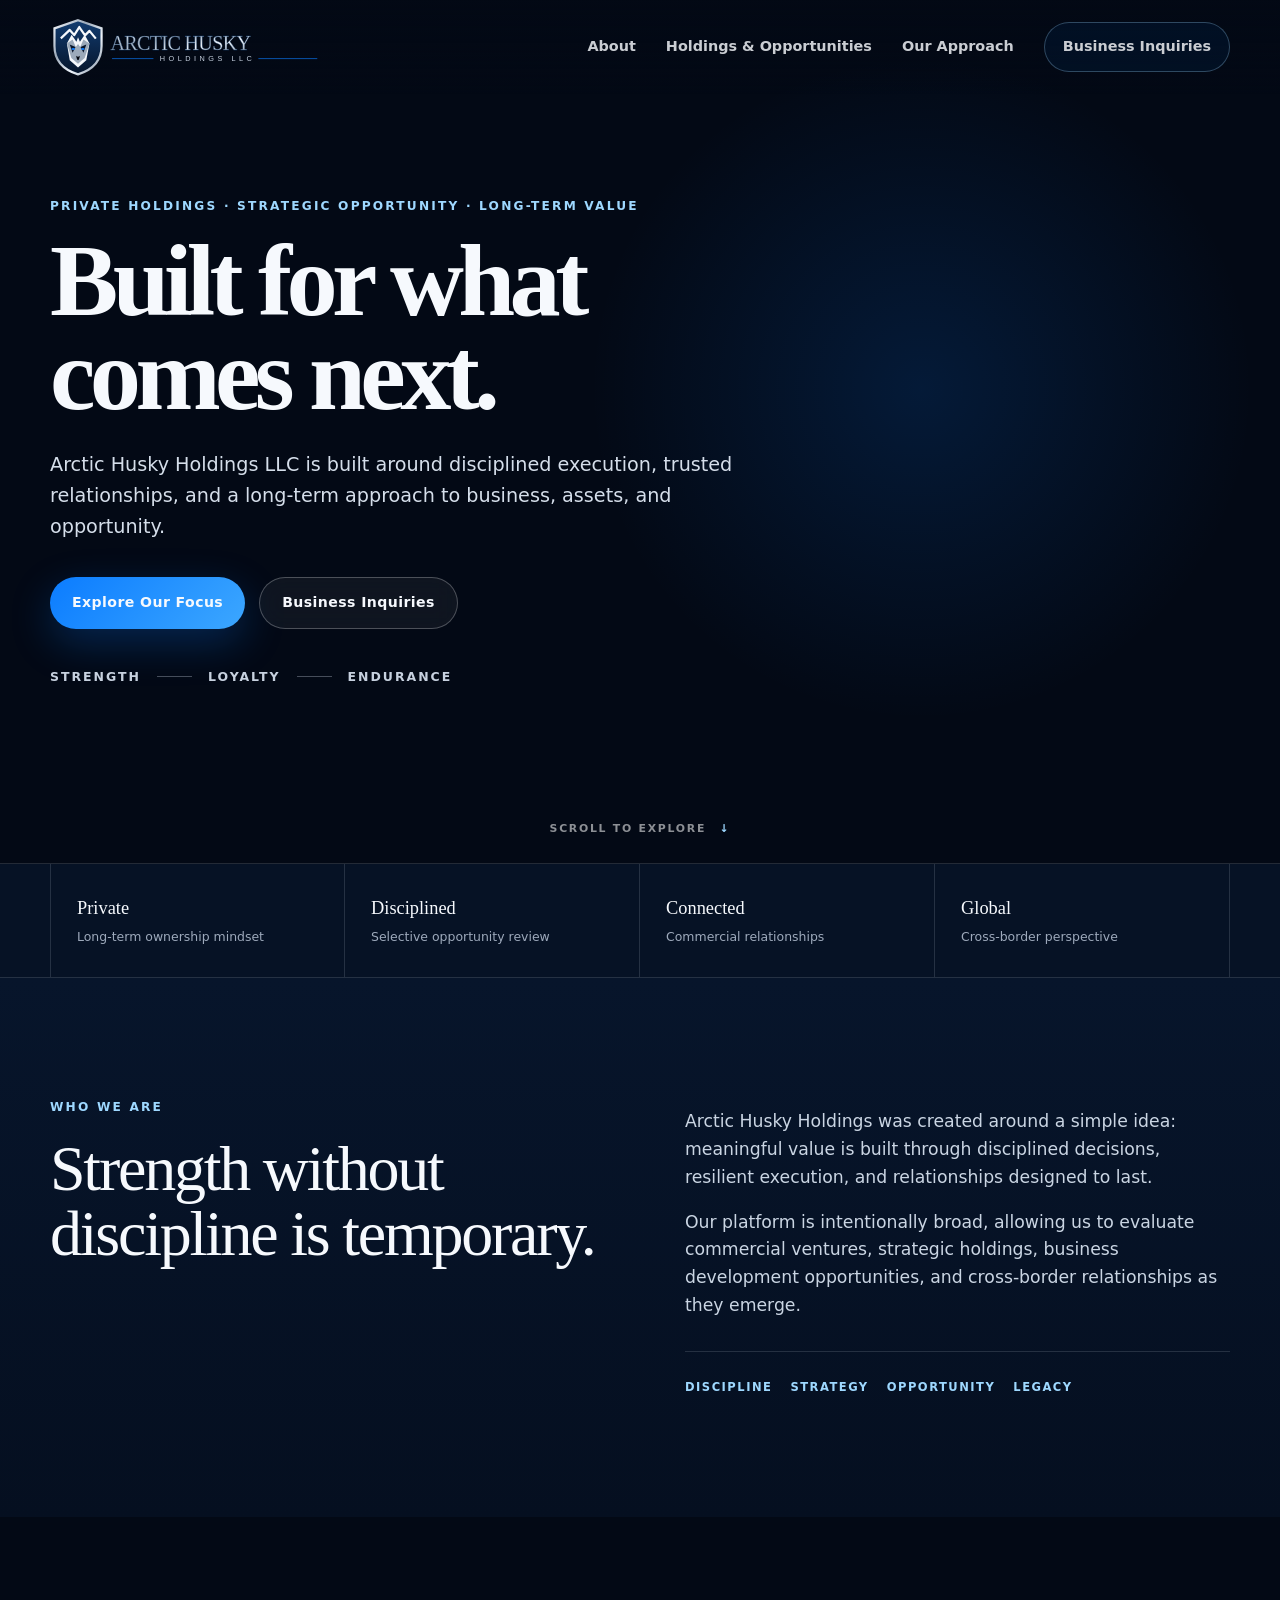
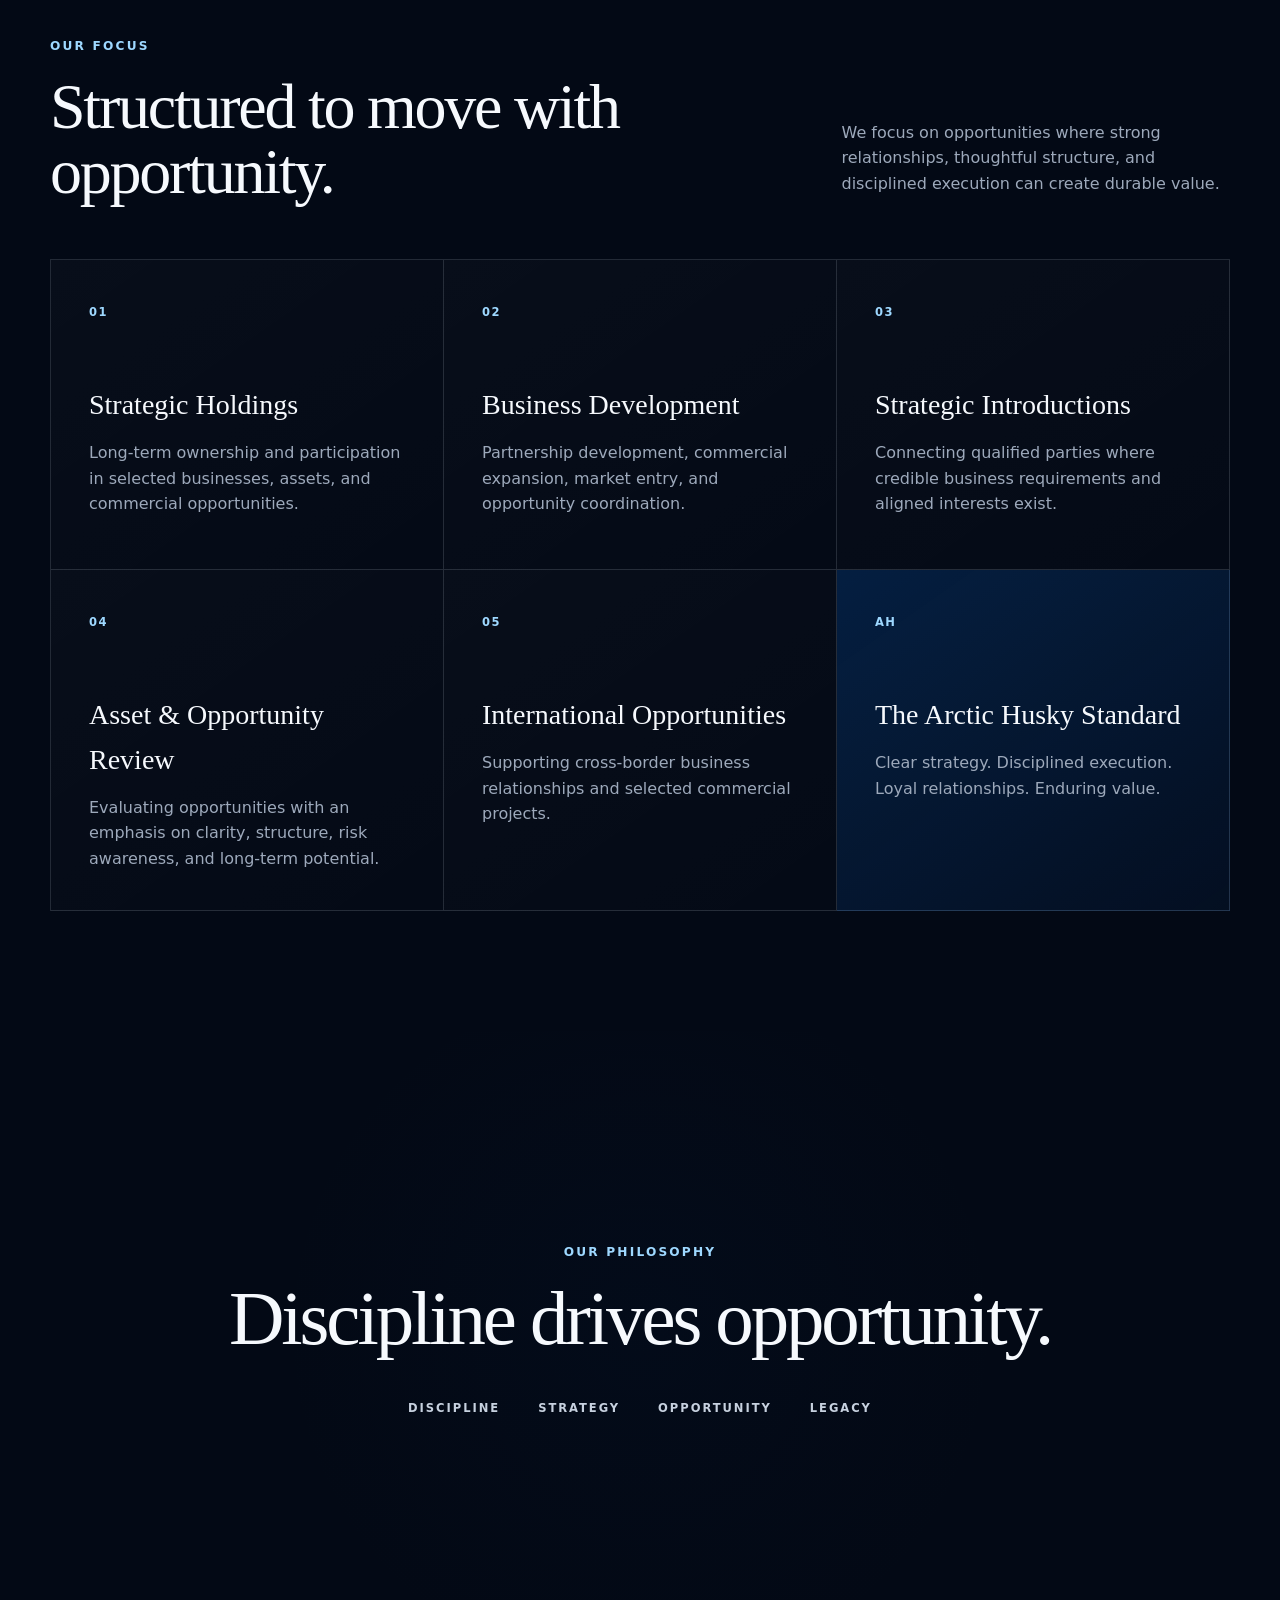
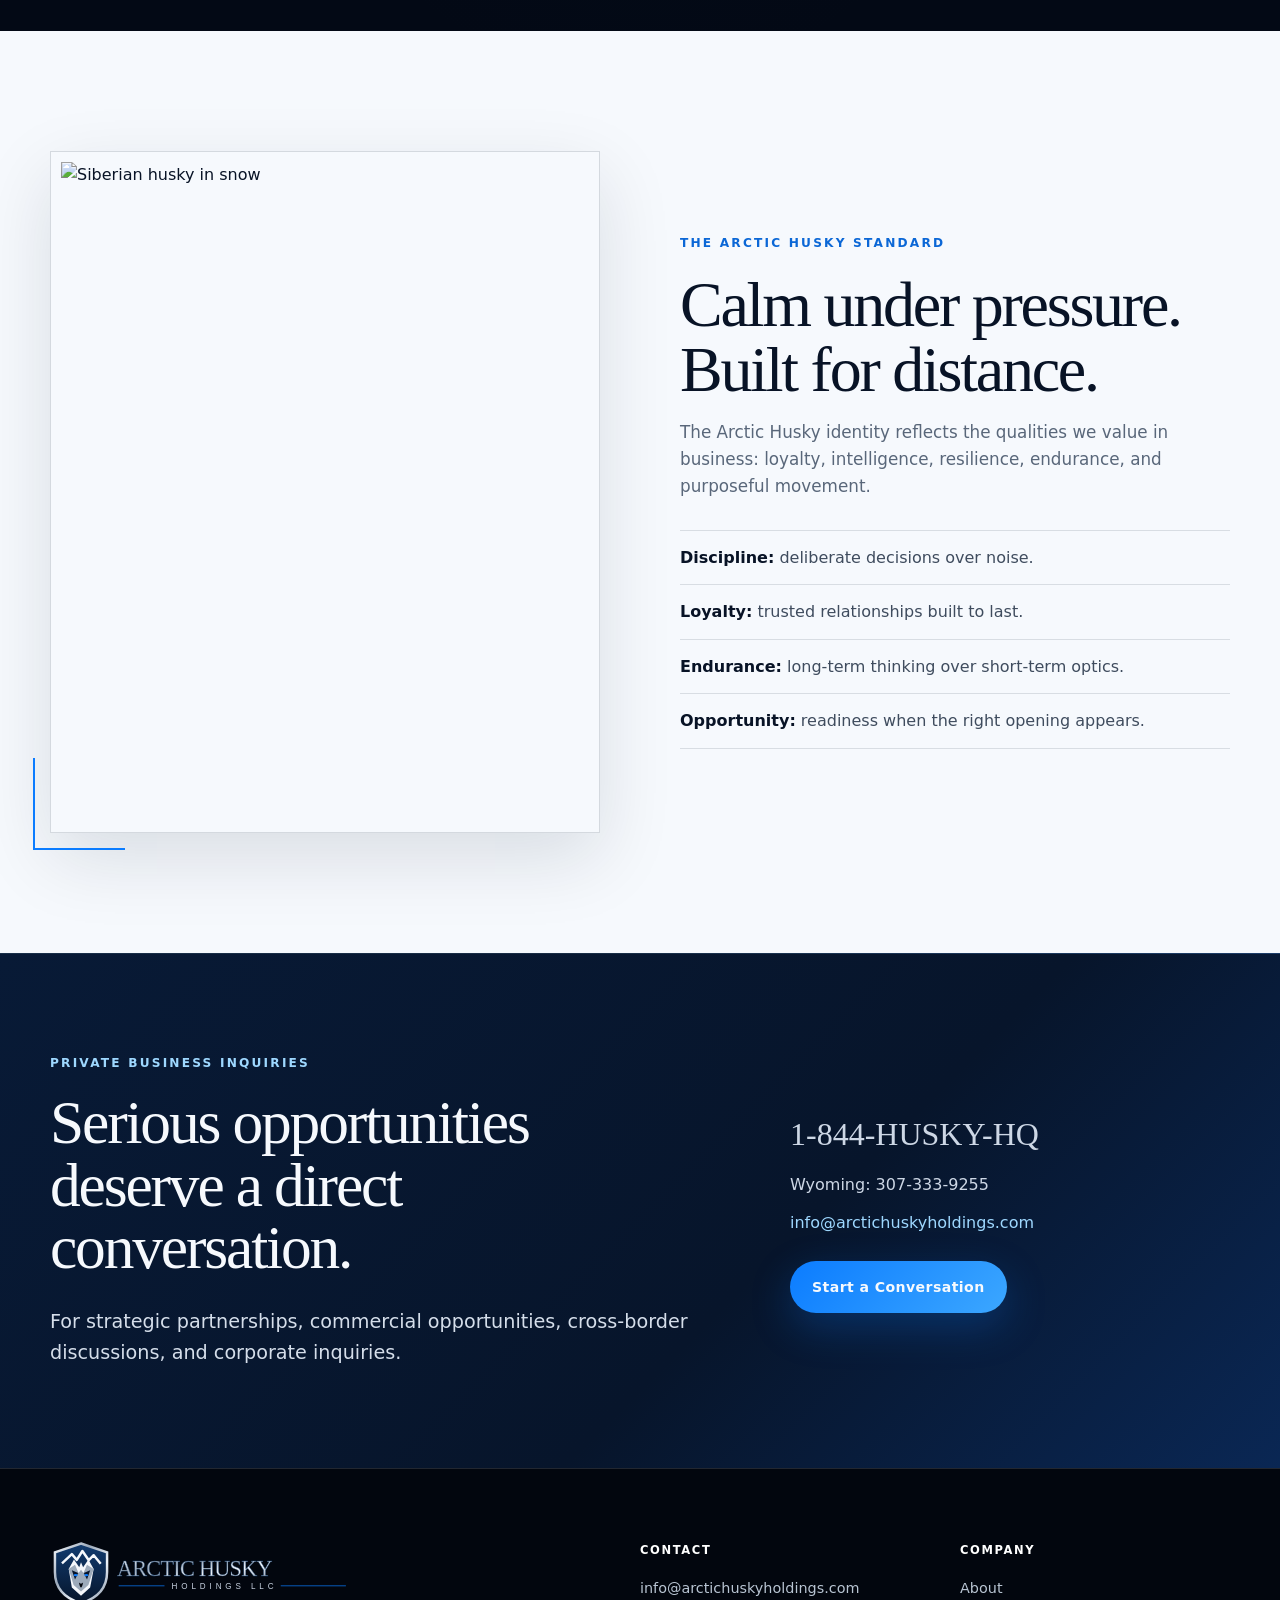
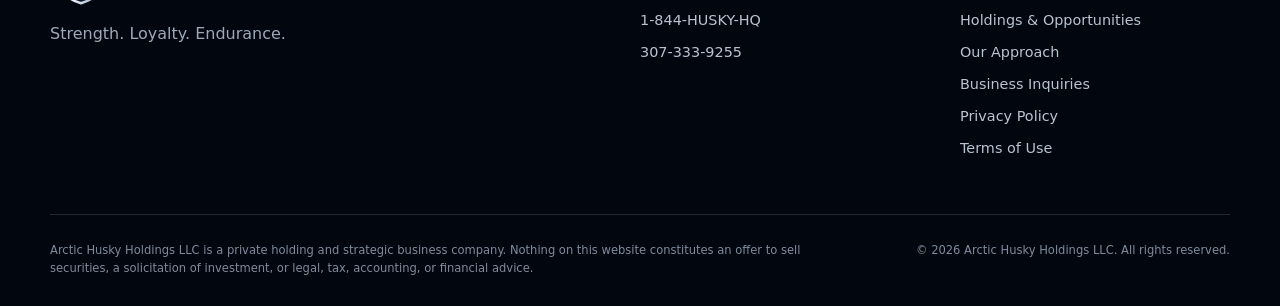
==== index.html @ 26f5829f "Add privacy and terms links to footer" ====
<!doctype html>
<html lang="en">
<head>
  <meta charset="utf-8">
  <meta name="viewport" content="width=device-width,initial-scale=1">
  <title>Arctic Husky Holdings LLC | Strength. Loyalty. Endurance.</title>
  <meta name="description" content="Arctic Husky Holdings LLC is a private holding and strategic business company focused on disciplined execution, trusted relationships, and long-term value.">
  <meta name="theme-color" content="#07152B">
  <link rel="icon" href="assets/logo.svg" type="image/svg+xml">
  <link rel="stylesheet" href="styles.css">
  <meta property="og:type" content="website">
  <meta property="og:title" content="Arctic Husky Holdings LLC | Strength. Loyalty. Endurance.">
  <meta property="og:description" content="Private holdings. Strategic opportunity. Long-term value.">
</head>
<body>
<header class="site-header" id="top">
  <nav class="nav container">
    <a class="brand" href="#top" aria-label="Arctic Husky Holdings home">
      <img src="assets/logo.svg" alt="Arctic Husky Holdings LLC">
    </a>
    <button class="nav-menu" aria-expanded="false" aria-controls="navLinks" aria-label="Open navigation">☰</button>
    <div class="nav-links" id="navLinks">
      <a href="#about">About</a>
      <a href="#focus">Holdings & Opportunities</a>
      <a href="#approach">Our Approach</a>
      <a href="#contact" class="nav-cta">Business Inquiries</a>
    </div>
  </nav>
</header>

<main>
<section class="hero">
  <div class="hero-media" aria-hidden="true"></div>
  <div class="hero-overlay" aria-hidden="true"></div>
  <div class="container hero-grid">
    <div class="hero-copy reveal">
      <p class="eyebrow">PRIVATE HOLDINGS · STRATEGIC OPPORTUNITY · LONG-TERM VALUE</p>
      <h1>Built for what comes next.</h1>
      <p class="lede">Arctic Husky Holdings LLC is built around disciplined execution, trusted relationships, and a long-term approach to business, assets, and opportunity.</p>
      <div class="hero-actions">
        <a class="btn btn-primary" href="#focus">Explore Our Focus</a>
        <a class="btn btn-secondary" href="#contact">Business Inquiries</a>
      </div>
      <div class="principles"><span>Strength</span><i></i><span>Loyalty</span><i></i><span>Endurance</span></div>
    </div>
  </div>
  <a class="scroll-cue" href="#about">SCROLL TO EXPLORE <span>↓</span></a>
</section>

<section class="trust-strip">
  <div class="container trust-grid">
    <div class="trust-item"><strong>Private</strong><span>Long-term ownership mindset</span></div>
    <div class="trust-item"><strong>Disciplined</strong><span>Selective opportunity review</span></div>
    <div class="trust-item"><strong>Connected</strong><span>Commercial relationships</span></div>
    <div class="trust-item"><strong>Global</strong><span>Cross-border perspective</span></div>
  </div>
</section>

<section class="section section-dark" id="about">
  <div class="container split reveal">
    <div>
      <p class="eyebrow">WHO WE ARE</p>
      <h2>Strength without discipline is temporary.</h2>
    </div>
    <div class="split-copy">
      <p>Arctic Husky Holdings was created around a simple idea: meaningful value is built through disciplined decisions, resilient execution, and relationships designed to last.</p>
      <p>Our platform is intentionally broad, allowing us to evaluate commercial ventures, strategic holdings, business development opportunities, and cross-border relationships as they emerge.</p>
      <div class="signature"><span>Discipline</span><span>Strategy</span><span>Opportunity</span><span>Legacy</span></div>
    </div>
  </div>
</section>

<section class="section section-ink" id="focus">
  <div class="container">
    <div class="section-head reveal">
      <div>
        <p class="eyebrow">OUR FOCUS</p>
        <h2>Structured to move with opportunity.</h2>
      </div>
      <p>We focus on opportunities where strong relationships, thoughtful structure, and disciplined execution can create durable value.</p>
    </div>
    <div class="cards">
      <article class="card reveal"><span class="card-number">01</span><h3>Strategic Holdings</h3><p>Long-term ownership and participation in selected businesses, assets, and commercial opportunities.</p></article>
      <article class="card reveal"><span class="card-number">02</span><h3>Business Development</h3><p>Partnership development, commercial expansion, market entry, and opportunity coordination.</p></article>
      <article class="card reveal"><span class="card-number">03</span><h3>Strategic Introductions</h3><p>Connecting qualified parties where credible business requirements and aligned interests exist.</p></article>
      <article class="card reveal"><span class="card-number">04</span><h3>Asset & Opportunity Review</h3><p>Evaluating opportunities with an emphasis on clarity, structure, risk awareness, and long-term potential.</p></article>
      <article class="card reveal"><span class="card-number">05</span><h3>International Opportunities</h3><p>Supporting cross-border business relationships and selected commercial projects.</p></article>
      <article class="card card-accent reveal"><span class="card-number">AH</span><h3>The Arctic Husky Standard</h3><p>Clear strategy. Disciplined execution. Loyal relationships. Enduring value.</p></article>
    </div>
  </div>
</section>

<section class="cinematic" id="approach">
  <div class="cinematic-shade" aria-hidden="true"></div>
  <div class="container cinematic-inner reveal">
    <p class="eyebrow">OUR PHILOSOPHY</p>
    <blockquote>Discipline drives opportunity.</blockquote>
    <div class="pillar-row"><span>Discipline</span><span>Strategy</span><span>Opportunity</span><span>Legacy</span></div>
  </div>
</section>

<section class="section section-light">
  <div class="container approach-grid reveal">
    <div class="photo-frame">
      <img src="https://images.unsplash.com/photo-1595781590027-7cc3affcff76?auto=format&fit=crop&w=1600&q=85" alt="Siberian husky in snow">
    </div>
    <div class="approach-copy">
      <p class="eyebrow">THE ARCTIC HUSKY STANDARD</p>
      <h2>Calm under pressure. Built for distance.</h2>
      <p class="muted">The Arctic Husky identity reflects the qualities we value in business: loyalty, intelligence, resilience, endurance, and purposeful movement.</p>
      <ul class="values">
        <li><strong>Discipline:</strong> deliberate decisions over noise.</li>
        <li><strong>Loyalty:</strong> trusted relationships built to last.</li>
        <li><strong>Endurance:</strong> long-term thinking over short-term optics.</li>
        <li><strong>Opportunity:</strong> readiness when the right opening appears.</li>
      </ul>
    </div>
  </div>
</section>

<section class="cta-band" id="contact">
  <div class="container cta-grid reveal">
    <div>
      <p class="eyebrow">PRIVATE BUSINESS INQUIRIES</p>
      <h2>Serious opportunities deserve a direct conversation.</h2>
      <p class="lede">For strategic partnerships, commercial opportunities, cross-border discussions, and corporate inquiries.</p>
    </div>
    <div class="contact-stack">
      <a class="phone-main" href="tel:+18444875947">1-844-HUSKY-HQ</a>
      <a href="tel:+13073339255">Wyoming: 307-333-9255</a>
      <a class="email" href="mailto:info@arctichuskyholdings.com">info@arctichuskyholdings.com</a>
      <a class="btn btn-primary" href="mailto:info@arctichuskyholdings.com?subject=Business%20Inquiry%20-%20Arctic%20Husky%20Holdings">Start a Conversation</a>
    </div>
  </div>
</section>
</main>

<footer class="site-footer">
  <div class="container">
    <div class="footer-top">
      <div>
        <img class="footer-logo" src="assets/logo.svg" alt="Arctic Husky Holdings LLC">
        <p class="muted">Strength. Loyalty. Endurance.</p>
      </div>
      <div class="footer-col">
        <div class="footer-title">Contact</div>
        <a href="mailto:info@arctichuskyholdings.com">info@arctichuskyholdings.com</a>
        <a href="tel:+18444875947">1-844-HUSKY-HQ</a>
        <a href="tel:+13073339255">307-333-9255</a>
      </div>
      <div class="footer-col">
        <div class="footer-title">Company</div>
        <a href="#about">About</a>
        <a href="#focus">Holdings & Opportunities</a>
        <a href="#approach">Our Approach</a>
        <a href="#contact">Business Inquiries</a>
        <a href="privacy.html">Privacy Policy</a>
        <a href="terms.html">Terms of Use</a>
      </div>
    </div>
    <div class="footer-bottom">
      <div class="disclaimer">Arctic Husky Holdings LLC is a private holding and strategic business company. Nothing on this website constitutes an offer to sell securities, a solicitation of investment, or legal, tax, accounting, or financial advice.</div>
      <div>© <span data-year></span> Arctic Husky Holdings LLC. All rights reserved.</div>
    </div>
  </div>
</footer>
<script src="script.js"></script>
</body>
</html>
---- styles.css ----
:root{
  --night:#030915;
  --navy:#07152b;
  --navy-2:#0a1f3f;
  --blue:#0b7cff;
  --ice:#9ed8ff;
  --platinum:#c7d1df;
  --white:#f6f9fd;
  --graphite:#2a2f38;
  --muted:#9da9bb;
  --line:rgba(199,209,223,.16);
  --shadow:0 30px 80px rgba(0,0,0,.35);
}
*{box-sizing:border-box}
html{scroll-behavior:smooth}
body{
  margin:0;
  background:var(--night);
  color:var(--white);
  font-family:Inter,ui-sans-serif,system-ui,-apple-system,BlinkMacSystemFont,"Segoe UI",sans-serif;
  line-height:1.6;
  -webkit-font-smoothing:antialiased;
}
body.menu-open{overflow:hidden}
a{color:inherit;text-decoration:none}
img{display:block;max-width:100%}
button{font:inherit}
.container{width:min(1180px,calc(100% - 40px));margin:auto}
.eyebrow{
  margin:0 0 18px;
  color:var(--ice);
  font-size:.76rem;
  font-weight:800;
  letter-spacing:.18em;
  text-transform:uppercase;
}
.site-header{
  position:fixed;
  inset:0 0 auto;
  z-index:50;
  background:linear-gradient(180deg,rgba(3,9,21,.96),rgba(3,9,21,.64),transparent);
  transition:.25s ease;
}
.site-header.scrolled{
  background:rgba(3,9,21,.92);
  border-bottom:1px solid var(--line);
  backdrop-filter:blur(18px);
}
.nav{min-height:94px;display:flex;align-items:center;justify-content:space-between;gap:28px}
.brand{display:flex;align-items:center}
.brand img{width:280px;max-height:58px}
.nav-links{display:flex;align-items:center;gap:30px;font-size:.9rem;font-weight:650}
.nav-links a{opacity:.82;transition:.2s ease}
.nav-links a:hover{opacity:1;color:var(--ice)}
.nav-cta{
  padding:12px 18px;border:1px solid rgba(158,216,255,.35);
  background:rgba(11,124,255,.08);border-radius:999px
}
.nav-menu{display:none;background:none;border:0;color:#fff;font-size:1.8rem;cursor:pointer}
.hero{
  position:relative;min-height:96vh;display:grid;align-items:center;
  overflow:hidden;border-bottom:1px solid var(--line)
}
.hero-media{
  position:absolute;inset:0;
  background:
    linear-gradient(90deg,rgba(3,9,21,.98) 0%,rgba(3,9,21,.88) 36%,rgba(3,9,21,.38) 70%,rgba(3,9,21,.58) 100%),
    url("https://images.unsplash.com/photo-1595781590027-7cc3affcff76?auto=format&fit=crop&w=2200&q=88") center 34%/cover no-repeat;
  transform:scale(1.02)
}
.hero-overlay{
  position:absolute;inset:0;
  background:
    radial-gradient(circle at 72% 45%,rgba(11,124,255,.15),transparent 32%),
    linear-gradient(180deg,transparent 62%,#030915 100%)
}
.hero-grid{position:relative;z-index:2;padding-top:120px;padding-bottom:100px}
.hero-copy{max-width:760px}
.hero h1{
  margin:0;
  max-width:780px;
  font-family:Georgia,"Times New Roman",serif;
  font-size:clamp(4rem,8vw,7.5rem);
  line-height:.92;
  letter-spacing:-.055em;
  text-wrap:balance;
}
.lede{margin:28px 0 0;max-width:690px;color:#d5deea;font-size:clamp(1.02rem,1.5vw,1.25rem)}
.hero-actions{display:flex;gap:14px;flex-wrap:wrap;margin-top:34px}
.btn{
  display:inline-flex;align-items:center;justify-content:center;min-height:52px;
  padding:0 22px;border-radius:999px;font-size:.88rem;font-weight:800;
  letter-spacing:.03em;transition:.2s ease
}
.btn:hover{transform:translateY(-2px)}
.btn-primary{background:linear-gradient(135deg,#0b7cff,#3ca7ff);box-shadow:0 14px 40px rgba(11,124,255,.25)}
.btn-secondary{border:1px solid rgba(255,255,255,.25);background:rgba(255,255,255,.05);backdrop-filter:blur(12px)}
.principles{display:flex;align-items:center;gap:16px;margin-top:38px;color:var(--platinum);font-size:.78rem;font-weight:800;letter-spacing:.16em;text-transform:uppercase}
.principles i{width:35px;height:1px;background:rgba(199,209,223,.34)}
.scroll-cue{
  position:absolute;z-index:3;left:50%;bottom:26px;transform:translateX(-50%);
  font-size:.68rem;font-weight:800;letter-spacing:.16em;color:rgba(255,255,255,.55)
}
.scroll-cue span{color:var(--ice);margin-left:8px}
.trust-strip{background:#061225;border-bottom:1px solid var(--line)}
.trust-grid{display:grid;grid-template-columns:repeat(4,1fr)}
.trust-item{padding:30px 26px;border-right:1px solid var(--line)}
.trust-item:first-child{border-left:1px solid var(--line)}
.trust-item strong{display:block;font-family:Georgia,serif;font-size:1.15rem;font-weight:500}
.trust-item span{display:block;margin-top:4px;color:var(--muted);font-size:.78rem}
.section{padding:120px 0}
.section-dark{background:linear-gradient(180deg,#07152b,#050f20)}
.section-ink{background:#030915}
.split{display:grid;grid-template-columns:1fr 1fr;gap:90px;align-items:start}
h2{
  margin:0;
  font-family:Georgia,"Times New Roman",serif;
  font-size:clamp(2.8rem,5vw,5.1rem);
  line-height:1.02;letter-spacing:-.035em;font-weight:500
}
.split-copy{padding-top:10px;color:#cad5e3;font-size:1.08rem}
.split-copy p:first-child{margin-top:0}
.signature{display:flex;gap:18px;flex-wrap:wrap;margin-top:32px;padding-top:26px;border-top:1px solid var(--line)}
.signature span{font-size:.72rem;letter-spacing:.13em;text-transform:uppercase;color:var(--ice);font-weight:800}
.section-head{display:grid;grid-template-columns:1.3fr .7fr;gap:70px;align-items:end;margin-bottom:54px}
.section-head>p{color:var(--muted);max-width:480px;margin:0 0 8px}
.cards{display:grid;grid-template-columns:repeat(3,1fr);border-top:1px solid var(--line);border-left:1px solid var(--line)}
.card{min-height:310px;padding:38px;border-right:1px solid var(--line);border-bottom:1px solid var(--line);background:linear-gradient(145deg,rgba(255,255,255,.018),rgba(255,255,255,.005));transition:.25s ease}
.card:hover{background:rgba(11,124,255,.07);transform:translateY(-3px)}
.card-number{color:var(--ice);font-size:.72rem;font-weight:900;letter-spacing:.12em}
.card h3{margin:60px 0 12px;font-family:Georgia,serif;font-size:1.75rem;font-weight:500}
.card p{margin:0;color:var(--muted)}
.card-accent{background:linear-gradient(145deg,rgba(11,124,255,.19),rgba(11,124,255,.05))}
.cinematic{
  position:relative;min-height:600px;display:grid;align-items:center;text-align:center;
  background:url("https://images.unsplash.com/photo-1595781590027-7cc3affcff76?auto=format&fit=crop&w=2200&q=82") center 64%/cover no-repeat
}
.cinematic-shade{position:absolute;inset:0;background:linear-gradient(180deg,rgba(3,9,21,.75),rgba(3,9,21,.88)),radial-gradient(circle,rgba(11,124,255,.10),transparent 50%)}
.cinematic-inner{position:relative;z-index:2}
blockquote{margin:0 auto;max-width:1000px;font-family:Georgia,serif;font-size:clamp(3rem,6vw,6.2rem);line-height:1;letter-spacing:-.04em}
.pillar-row{display:flex;justify-content:center;gap:38px;flex-wrap:wrap;margin-top:42px;color:var(--platinum);font-size:.72rem;letter-spacing:.17em;text-transform:uppercase;font-weight:800}
.section-light{background:var(--white);color:#081326}
.section-light .eyebrow{color:#0b67d6}
.approach-grid{display:grid;grid-template-columns:1fr 1fr;gap:80px;align-items:center}
.photo-frame{position:relative;padding:10px;border:1px solid rgba(7,21,43,.14);box-shadow:0 25px 70px rgba(7,21,43,.12)}
.photo-frame:before{content:"";position:absolute;left:-18px;bottom:-18px;width:90px;height:90px;border-left:2px solid var(--blue);border-bottom:2px solid var(--blue)}
.photo-frame img{aspect-ratio:4/5;object-fit:cover;width:100%}
.approach-copy .muted{color:#59677a;font-size:1.05rem}
.values{list-style:none;margin:30px 0 0;padding:0}
.values li{padding:14px 0;border-top:1px solid rgba(7,21,43,.12);color:#3f4c5e}
.values li:last-child{border-bottom:1px solid rgba(7,21,43,.12)}
.values strong{color:#081326}
.cta-band{padding:100px 0;background:linear-gradient(135deg,#081a36,#07152b 60%,#0a2754);border-top:1px solid rgba(158,216,255,.12)}
.cta-grid{display:grid;grid-template-columns:1.2fr .8fr;gap:80px;align-items:center}
.cta-band h2{font-size:clamp(2.6rem,4.8vw,4.8rem)}
.contact-stack{display:flex;flex-direction:column;align-items:flex-start;gap:12px}
.contact-stack a:not(.btn){color:#cdd7e5}
.contact-stack .phone-main{font-family:Georgia,serif;font-size:2rem;color:#fff}
.contact-stack .email{color:var(--ice)!important}
.contact-stack .btn{margin-top:14px}
.site-footer{padding:72px 0 28px;background:#02060e;border-top:1px solid var(--line)}
.footer-top{display:grid;grid-template-columns:1.5fr .75fr .75fr;gap:50px;padding-bottom:54px}
.footer-logo{width:310px;max-height:72px}
.muted{color:var(--muted)}
.footer-col{display:flex;flex-direction:column;gap:9px;color:#b8c4d2;font-size:.9rem}
.footer-title{margin-bottom:8px;color:#fff;font-size:.72rem;font-weight:900;letter-spacing:.14em;text-transform:uppercase}
.footer-bottom{display:flex;justify-content:space-between;gap:50px;padding-top:26px;border-top:1px solid var(--line);color:#7f8b9c;font-size:.72rem}
.disclaimer{max-width:760px}
.reveal{opacity:0;transform:translateY(24px);transition:opacity .75s ease,transform .75s ease}
.reveal.visible{opacity:1;transform:none}
.legal-page{min-height:100vh;background:var(--white);color:#0a1730;padding:160px 0 100px}
.legal-page .container{max-width:850px}
.legal-page h1{font-family:Georgia,serif;font-size:clamp(2.8rem,5vw,4.5rem);line-height:1;margin:0 0 32px}
.legal-page h2{font-family:inherit;font-size:1.25rem;font-weight:850;letter-spacing:0;margin:36px 0 10px}
.legal-page p,.legal-page li{color:#4e5c6e}
.legal-back{display:inline-block;margin-bottom:28px;color:#0b67d6;font-weight:800}
@media(max-width:900px){
  .nav{min-height:78px}
  .brand img{width:220px}
  .nav-menu{display:block}
  .nav-links{
    position:fixed;inset:78px 0 auto;background:rgba(3,9,21,.98);
    padding:28px 20px 36px;display:none;flex-direction:column;align-items:flex-start;
    border-bottom:1px solid var(--line)
  }
  .nav-links.open{display:flex}
  .hero{min-height:88vh}
  .hero h1{font-size:clamp(3.7rem,16vw,6rem)}
  .trust-grid{grid-template-columns:1fr 1fr}
  .trust-item:nth-child(odd){border-left:1px solid var(--line)}
  .split,.section-head,.approach-grid,.cta-grid{grid-template-columns:1fr;gap:38px}
  .cards{grid-template-columns:1fr 1fr}
  .section{padding:86px 0}
  .footer-top{grid-template-columns:1fr 1fr}
  .footer-top>div:first-child{grid-column:1/-1}
  .footer-bottom{flex-direction:column}
}
@media(max-width:620px){
  .container{width:min(100% - 28px,1180px)}
  .hero-grid{padding-top:120px}
  .hero-media{background-position:63% center}
  .hero-copy{padding-top:50px}
  .hero h1{font-size:3.8rem}
  .principles{gap:10px;font-size:.64rem}
  .principles i{width:16px}
  .trust-grid{grid-template-columns:1fr}
  .trust-item,.trust-item:first-child,.trust-item:nth-child(odd){border-left:0;border-right:0}
  .cards{grid-template-columns:1fr}
  .card{min-height:260px}
  .section{padding:72px 0}
  .cinematic{min-height:500px}
  blockquote{font-size:3.2rem}
  .pillar-row{gap:20px}
  .footer-top{grid-template-columns:1fr}
  .footer-top>div:first-child{grid-column:auto}
  .footer-logo{width:260px}
  .contact-stack .phone-main{font-size:1.65rem}
}
@media(prefers-reduced-motion:reduce){
  html{scroll-behavior:auto}
  .reveal{opacity:1;transform:none;transition:none}
  .btn,.card{transition:none}
}
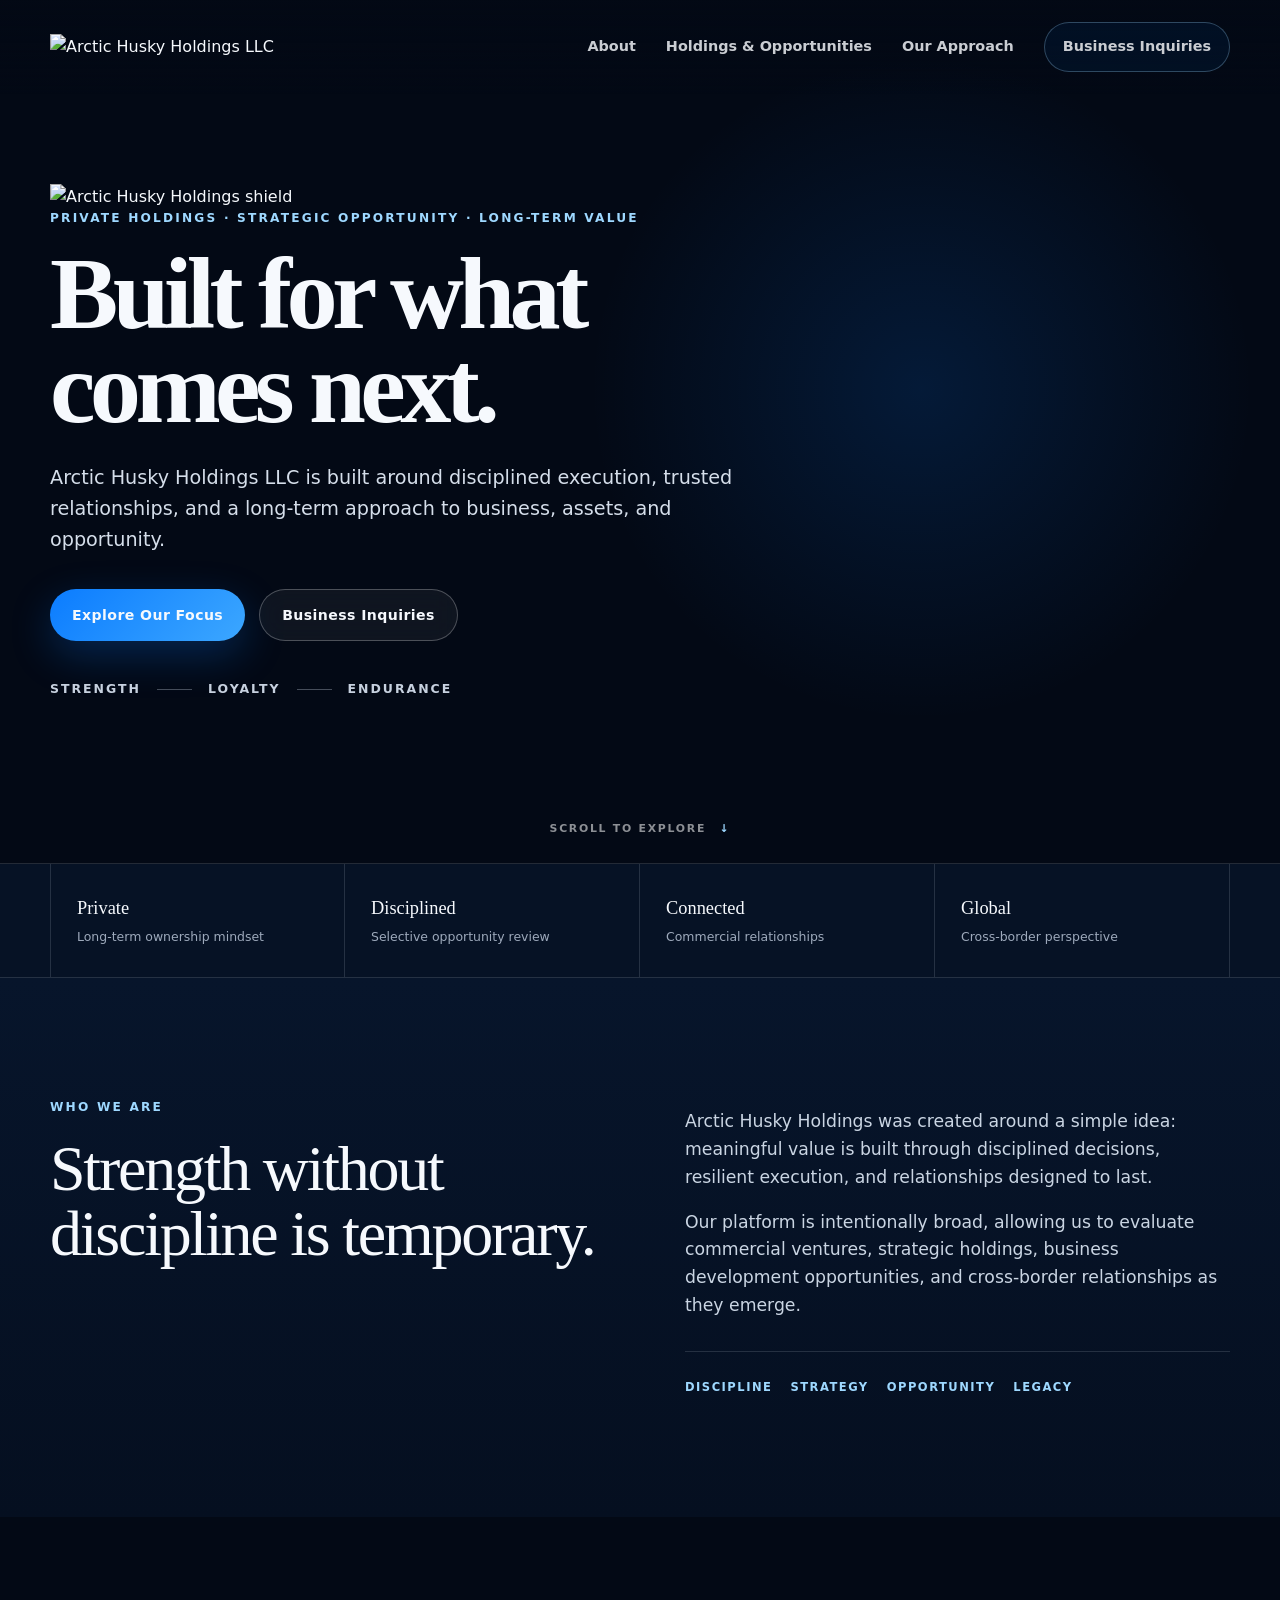
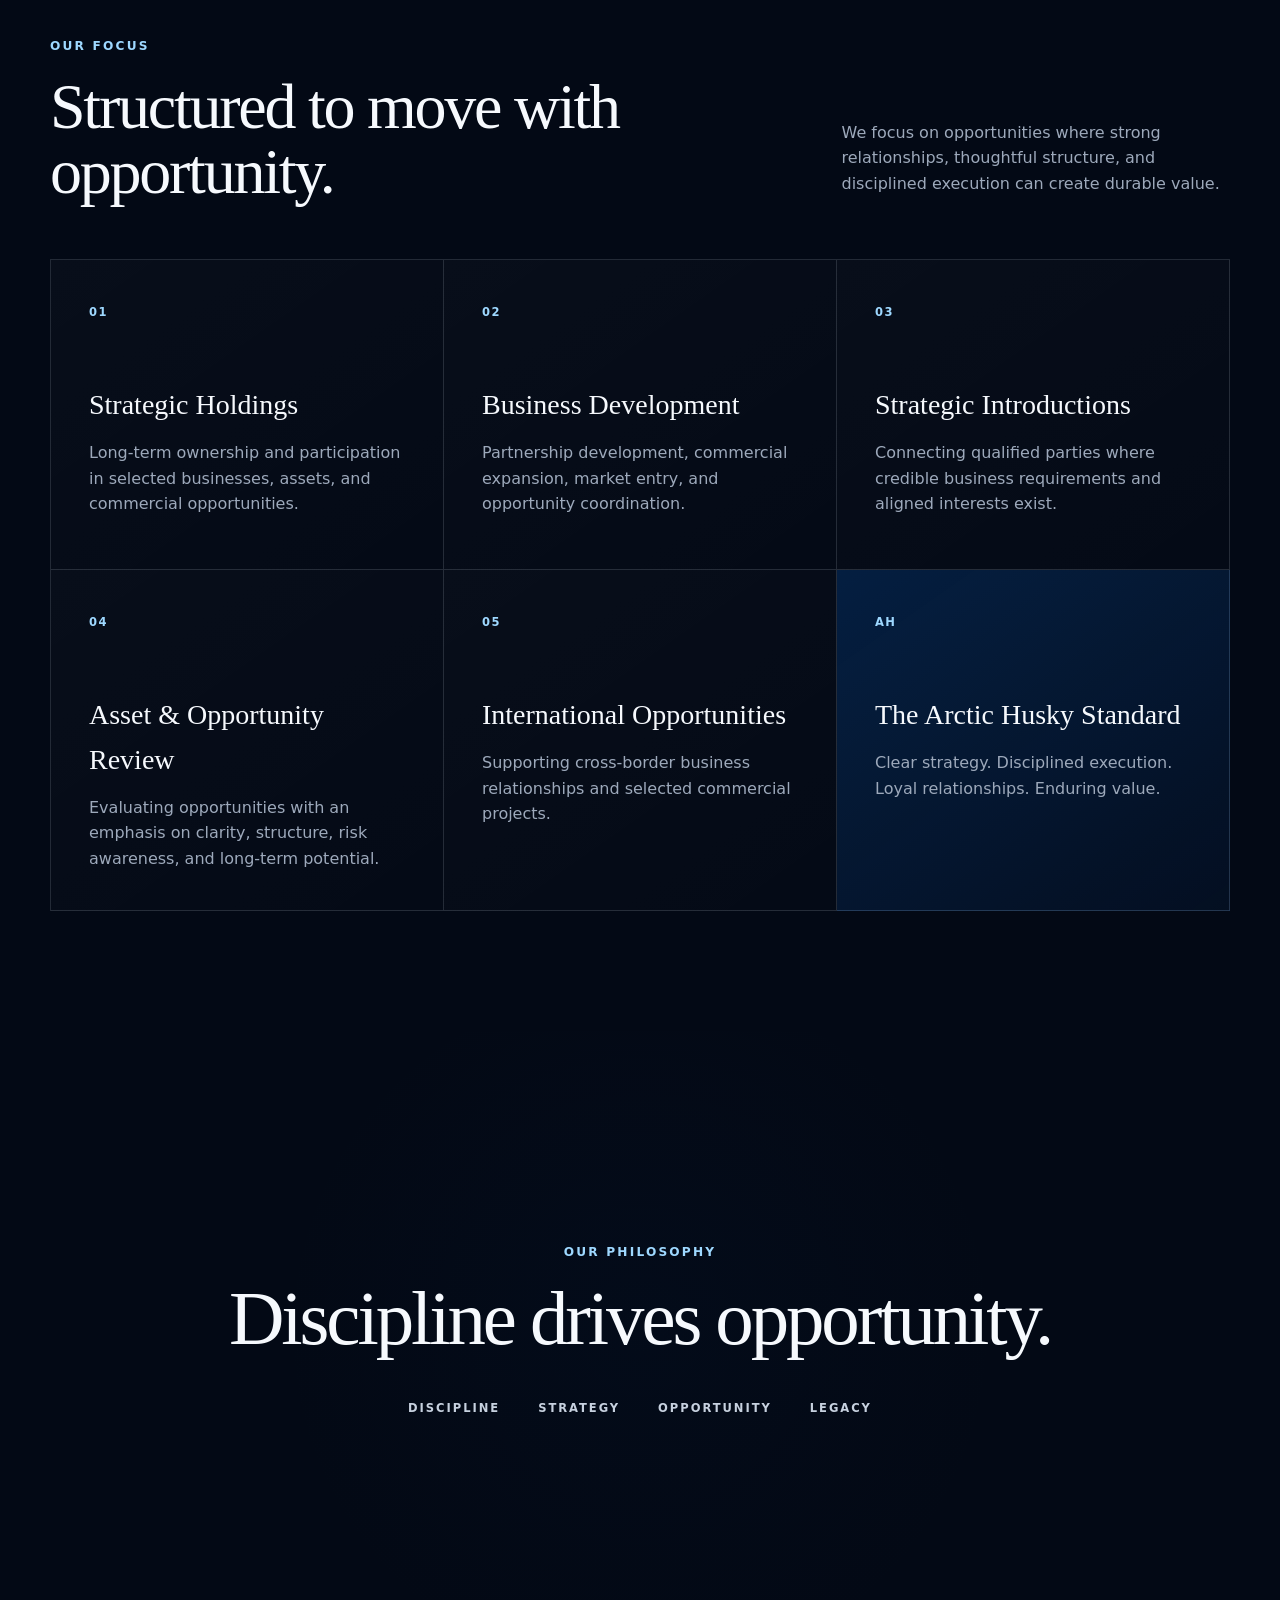
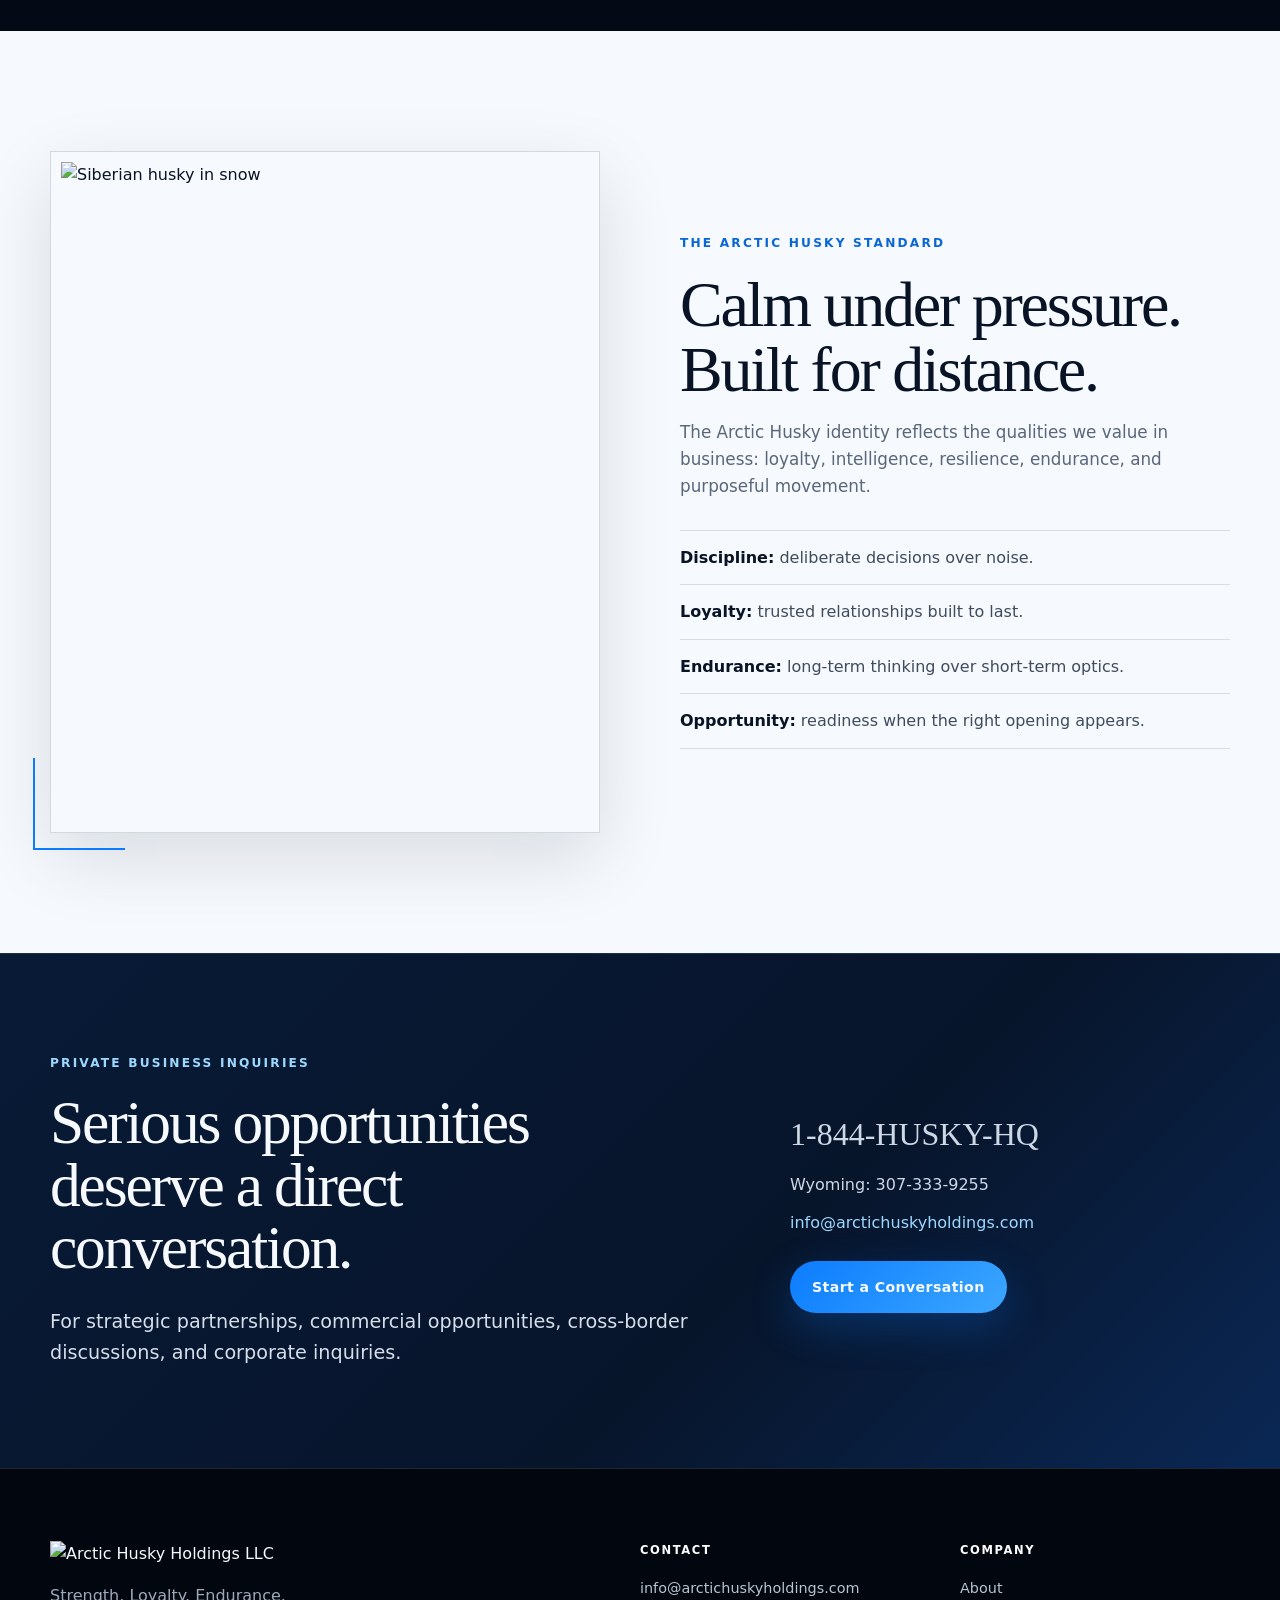
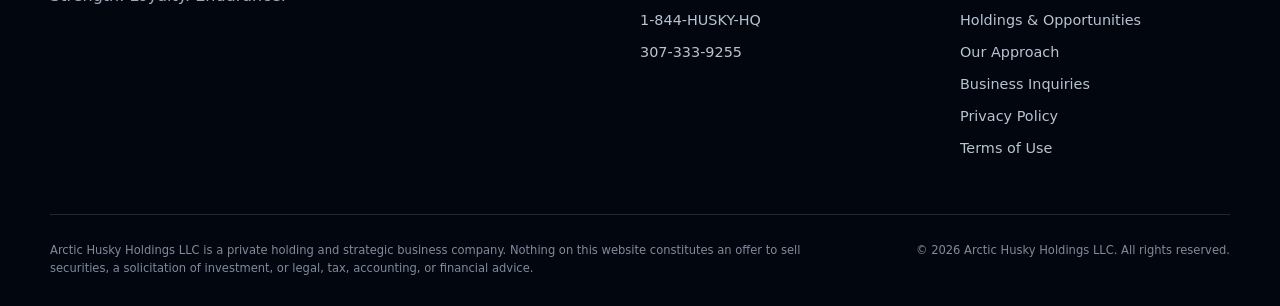
==== commit a462dd8f: "Use official Arctic Husky logos on live site" ====
--- a/index.html
+++ b/index.html
@@ -16,7 +16,7 @@
 <header class="site-header" id="top">
   <nav class="nav container">
     <a class="brand" href="#top" aria-label="Arctic Husky Holdings home">
-      <img src="assets/logo.svg" alt="Arctic Husky Holdings LLC">
+      <img src="[data-uri]" alt="Arctic Husky Holdings LLC">
     </a>
     <button class="nav-menu" aria-expanded="false" aria-controls="navLinks" aria-label="Open navigation">☰</button>
     <div class="nav-links" id="navLinks">
@@ -33,7 +33,7 @@
   <div class="hero-media" aria-hidden="true"></div>
   <div class="hero-overlay" aria-hidden="true"></div>
   <div class="container hero-grid">
-    <div class="hero-copy reveal">
+    <div class="hero-copy reveal"><img class="hero-brand-shield" src="[data-uri]" alt="Arctic Husky Holdings shield">
       <p class="eyebrow">PRIVATE HOLDINGS · STRATEGIC OPPORTUNITY · LONG-TERM VALUE</p>
       <h1>Built for what comes next.</h1>
       <p class="lede">Arctic Husky Holdings LLC is built around disciplined execution, trusted relationships, and a long-term approach to business, assets, and opportunity.</p>
@@ -139,7 +139,7 @@
   <div class="container">
     <div class="footer-top">
       <div>
-        <img class="footer-logo" src="assets/logo.svg" alt="Arctic Husky Holdings LLC">
+        <img class="footer-logo" src="[data-uri]" alt="Arctic Husky Holdings LLC">
         <p class="muted">Strength. Loyalty. Endurance.</p>
       </div>
       <div class="footer-col">
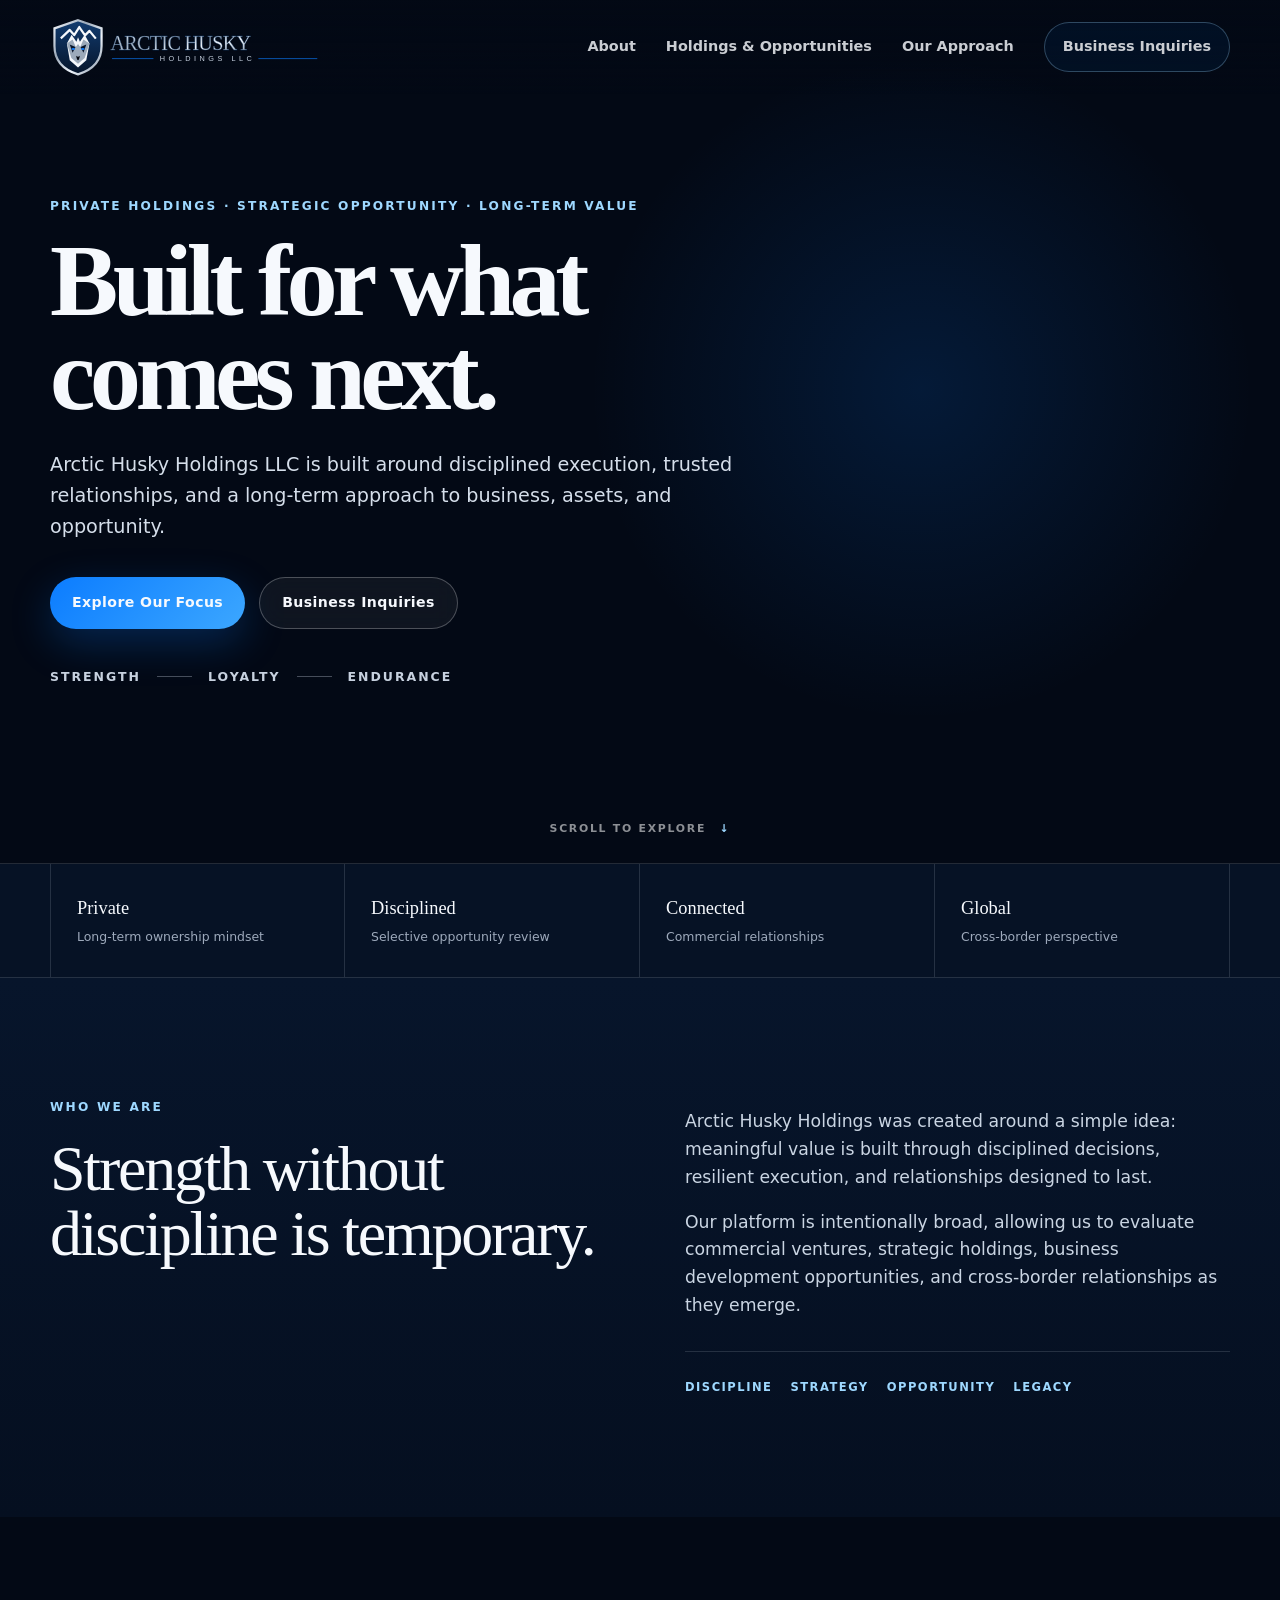
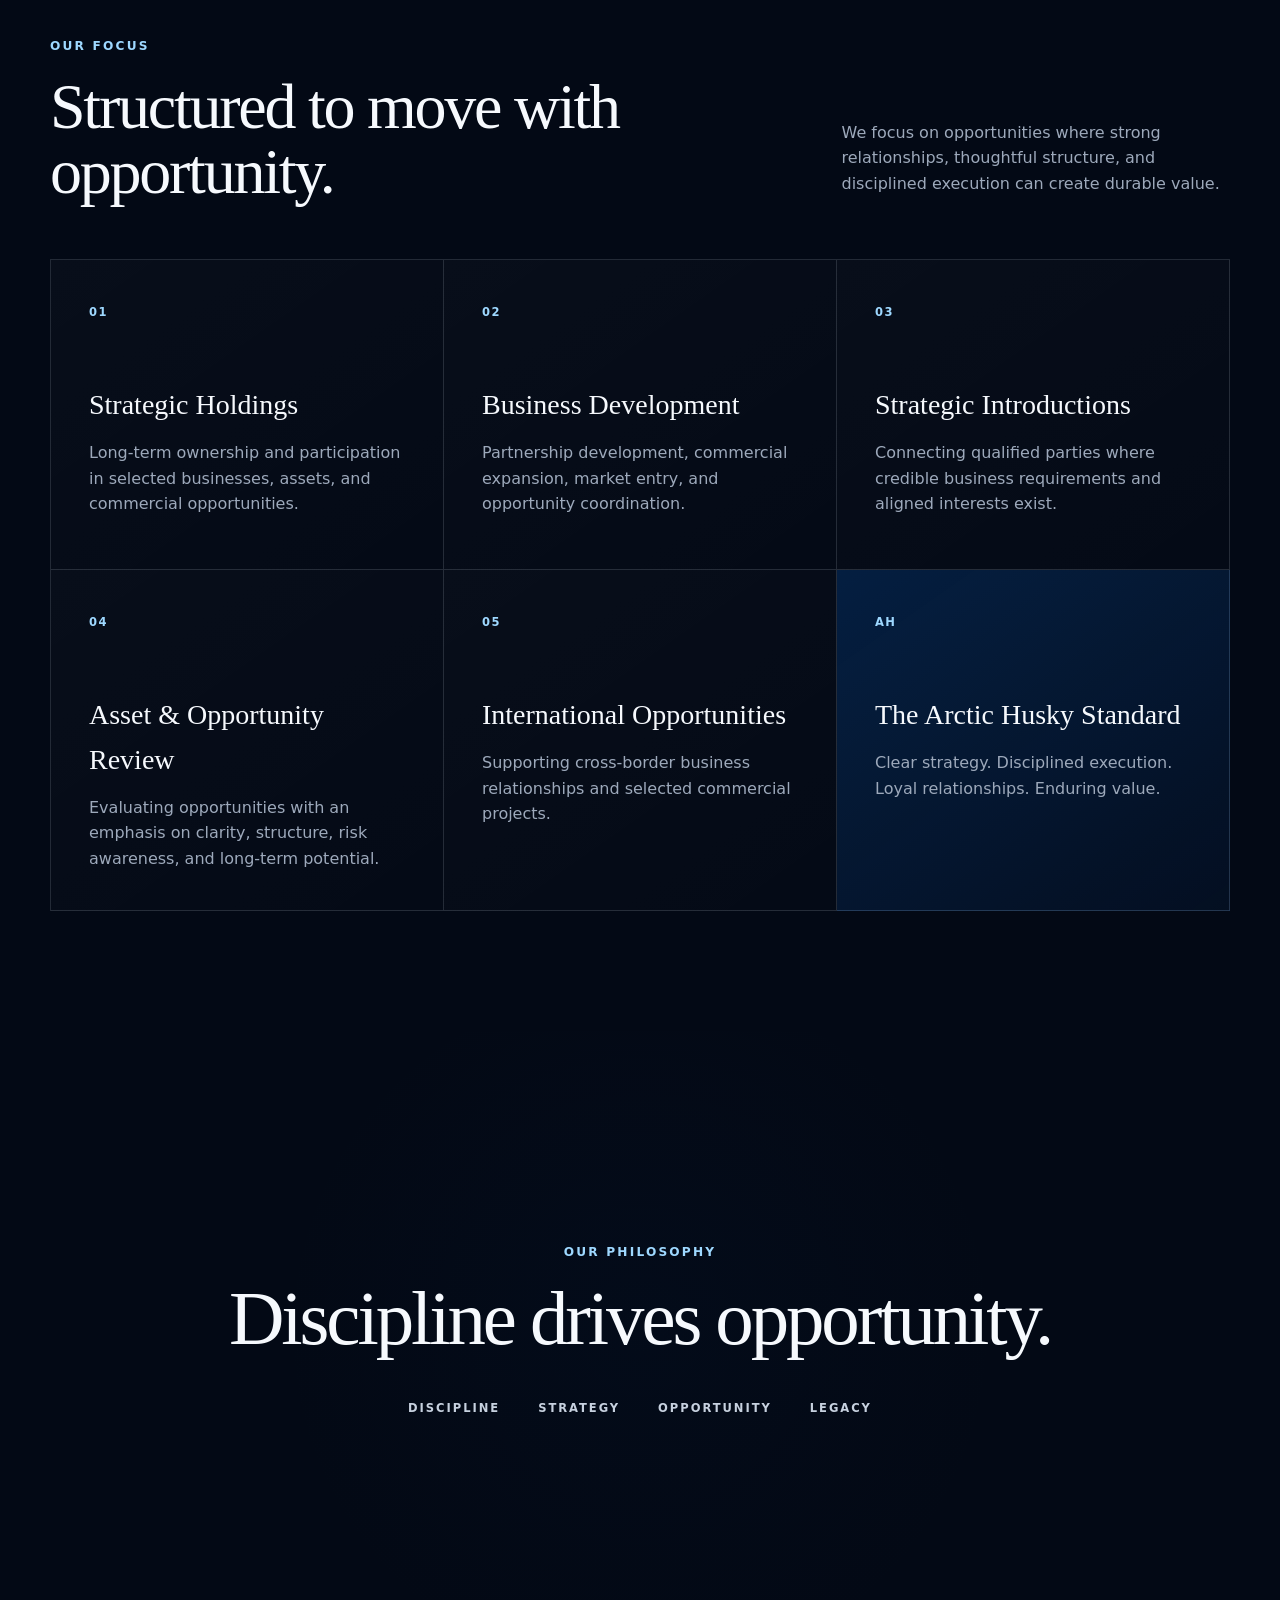
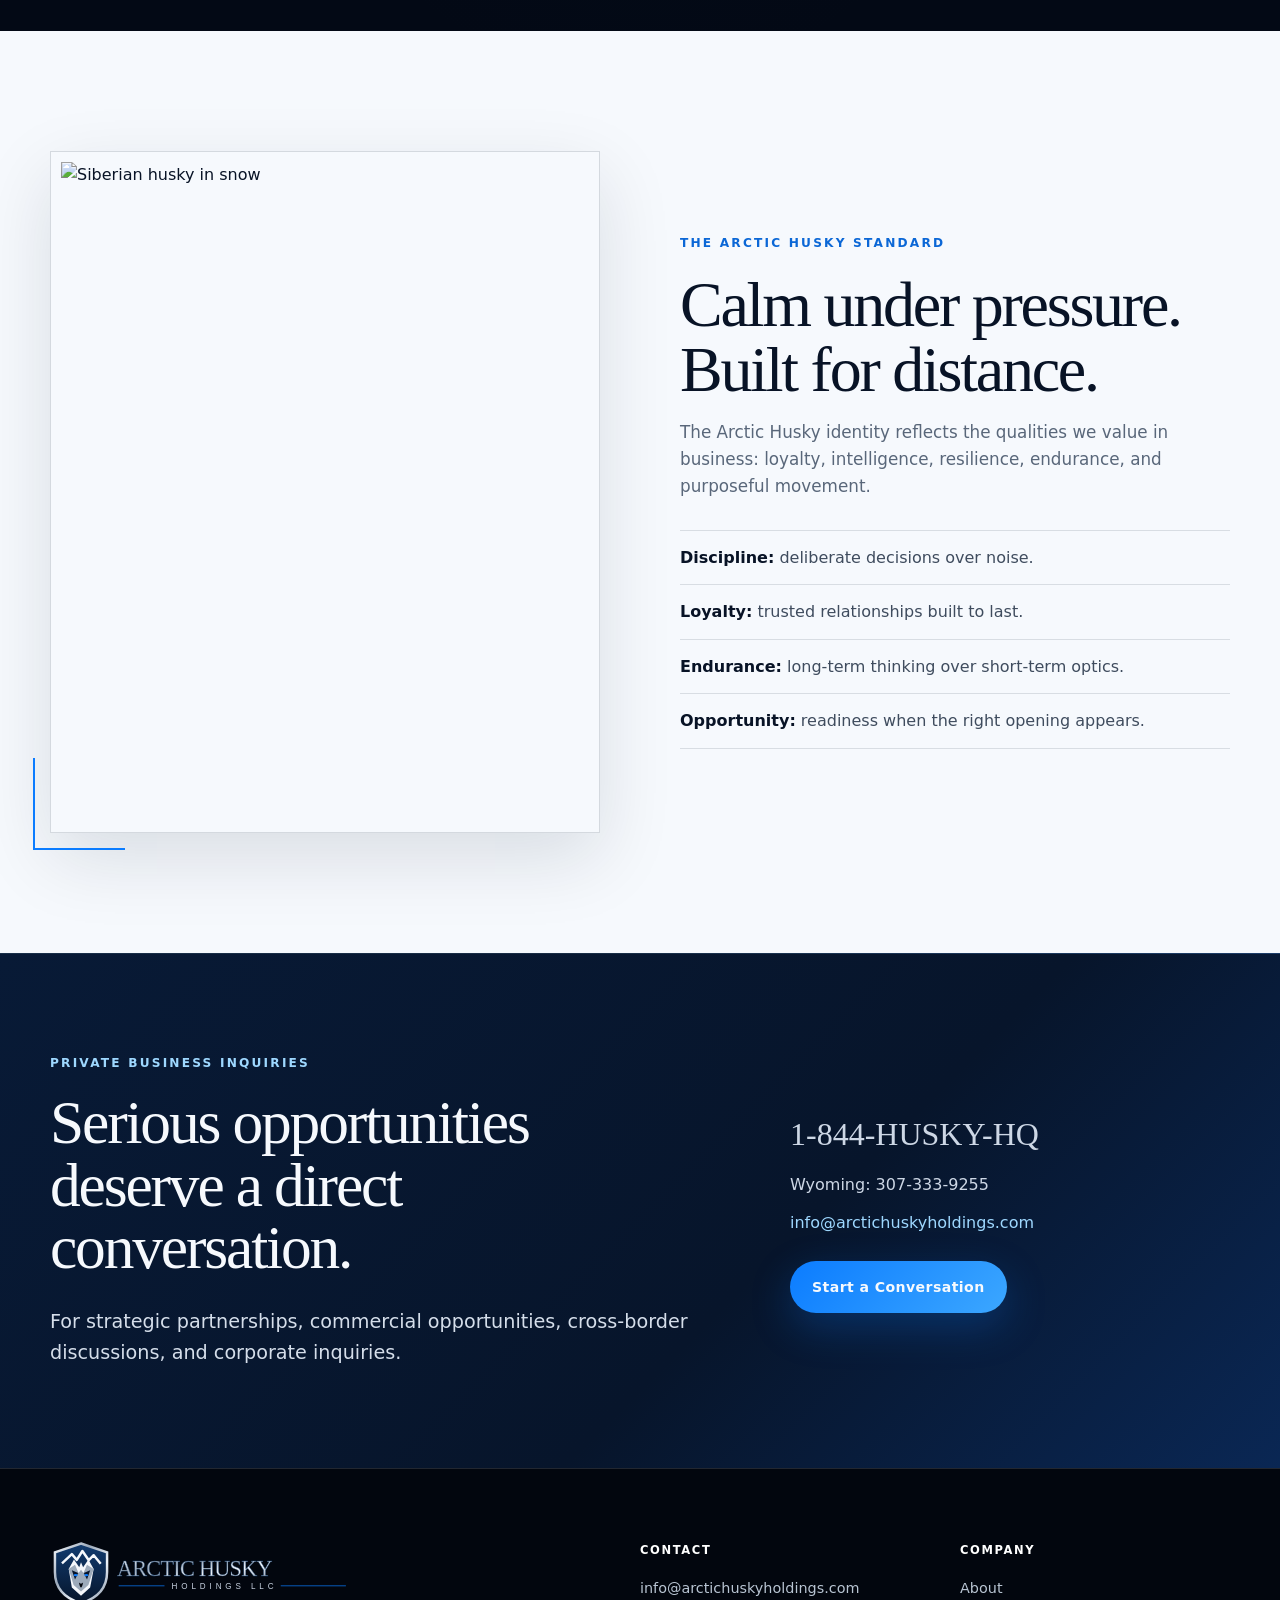
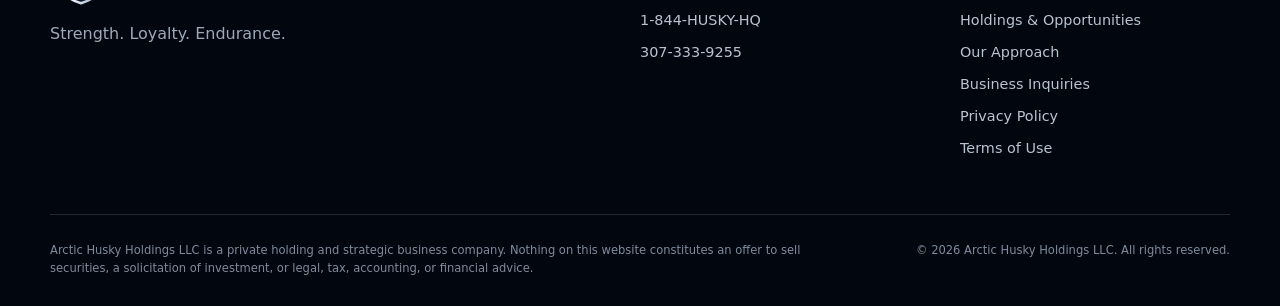
==== commit 3633aa07: "Restore stable homepage before final logo upload" ====
--- a/index.html
+++ b/index.html
@@ -16,7 +16,7 @@
 <header class="site-header" id="top">
   <nav class="nav container">
     <a class="brand" href="#top" aria-label="Arctic Husky Holdings home">
-      <img src="[data-uri]" alt="Arctic Husky Holdings LLC">
+      <img src="assets/logo.svg" alt="Arctic Husky Holdings LLC">
     </a>
     <button class="nav-menu" aria-expanded="false" aria-controls="navLinks" aria-label="Open navigation">☰</button>
     <div class="nav-links" id="navLinks">
@@ -33,7 +33,7 @@
   <div class="hero-media" aria-hidden="true"></div>
   <div class="hero-overlay" aria-hidden="true"></div>
   <div class="container hero-grid">
-    <div class="hero-copy reveal"><img class="hero-brand-shield" src="[data-uri]" alt="Arctic Husky Holdings shield">
+    <div class="hero-copy reveal">
       <p class="eyebrow">PRIVATE HOLDINGS · STRATEGIC OPPORTUNITY · LONG-TERM VALUE</p>
       <h1>Built for what comes next.</h1>
       <p class="lede">Arctic Husky Holdings LLC is built around disciplined execution, trusted relationships, and a long-term approach to business, assets, and opportunity.</p>
@@ -139,7 +139,7 @@
   <div class="container">
     <div class="footer-top">
       <div>
-        <img class="footer-logo" src="[data-uri]" alt="Arctic Husky Holdings LLC">
+        <img class="footer-logo" src="assets/logo.svg" alt="Arctic Husky Holdings LLC">
         <p class="muted">Strength. Loyalty. Endurance.</p>
       </div>
       <div class="footer-col">
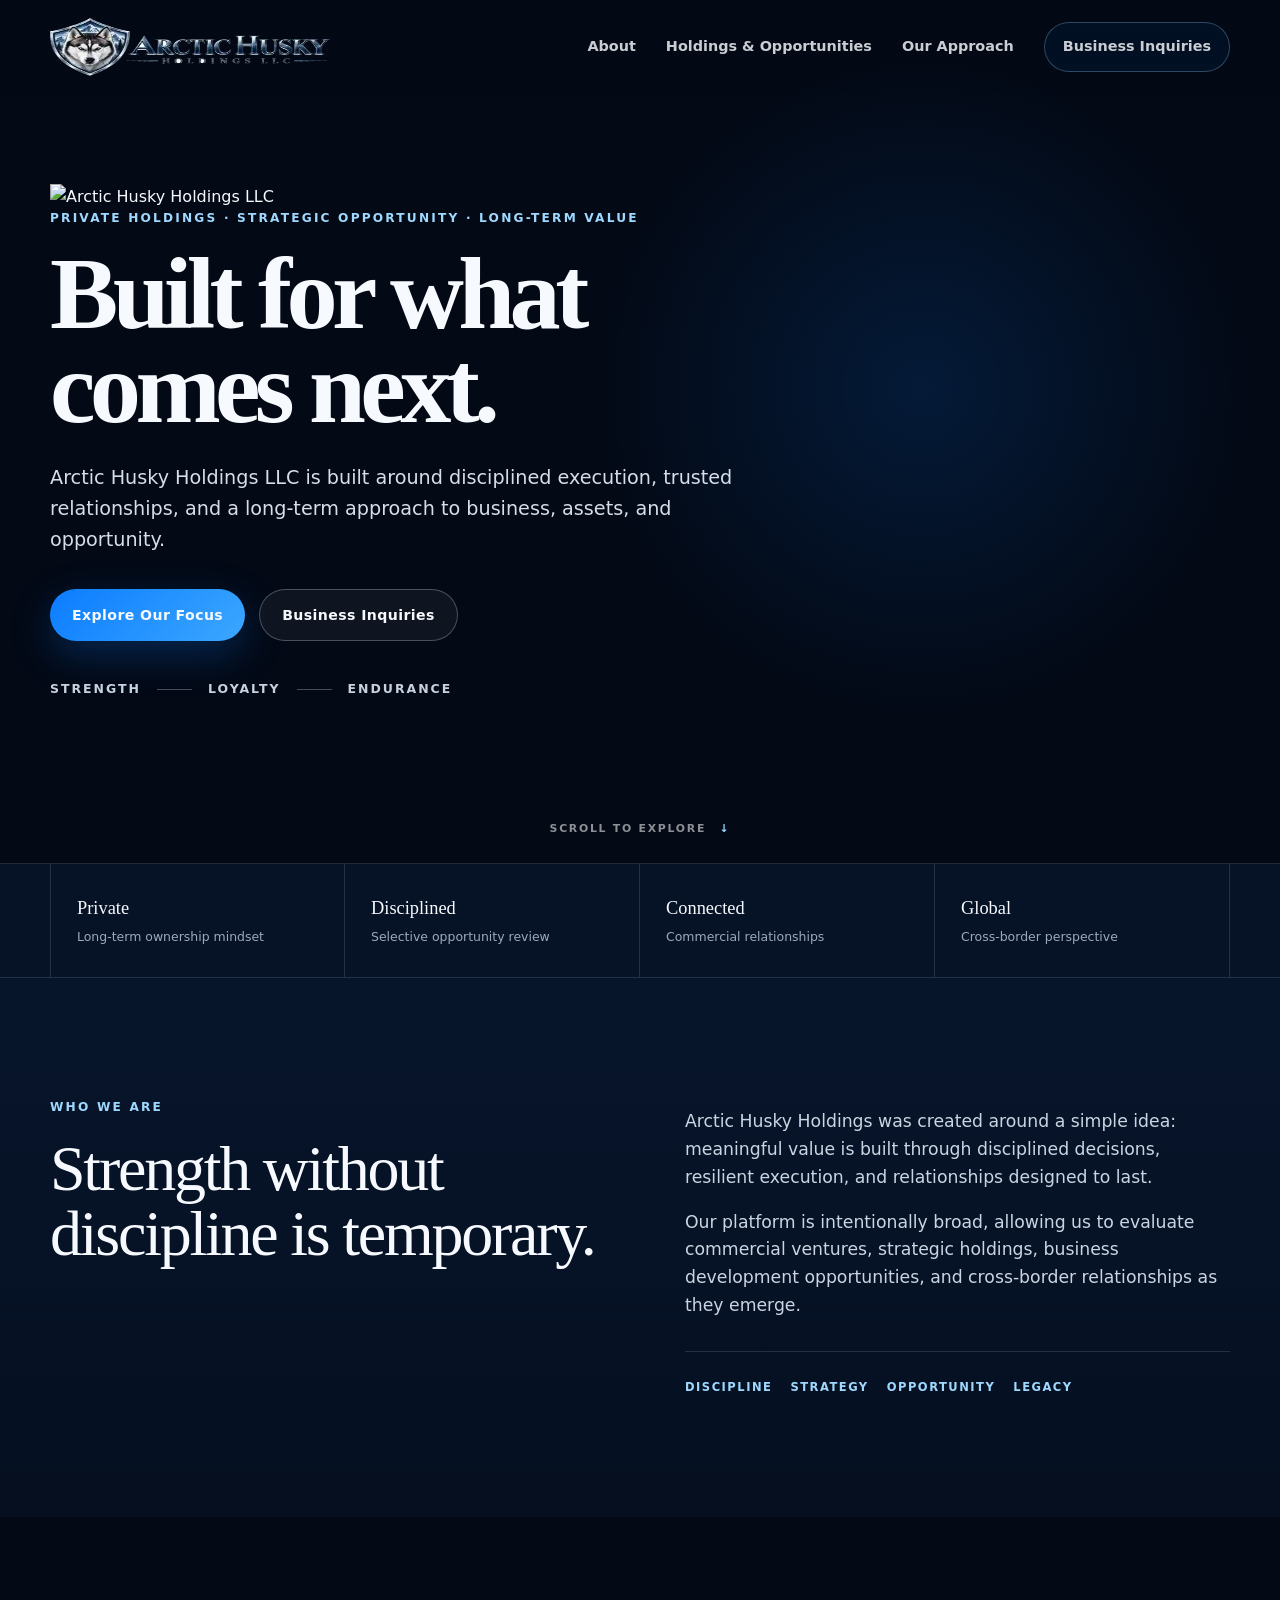
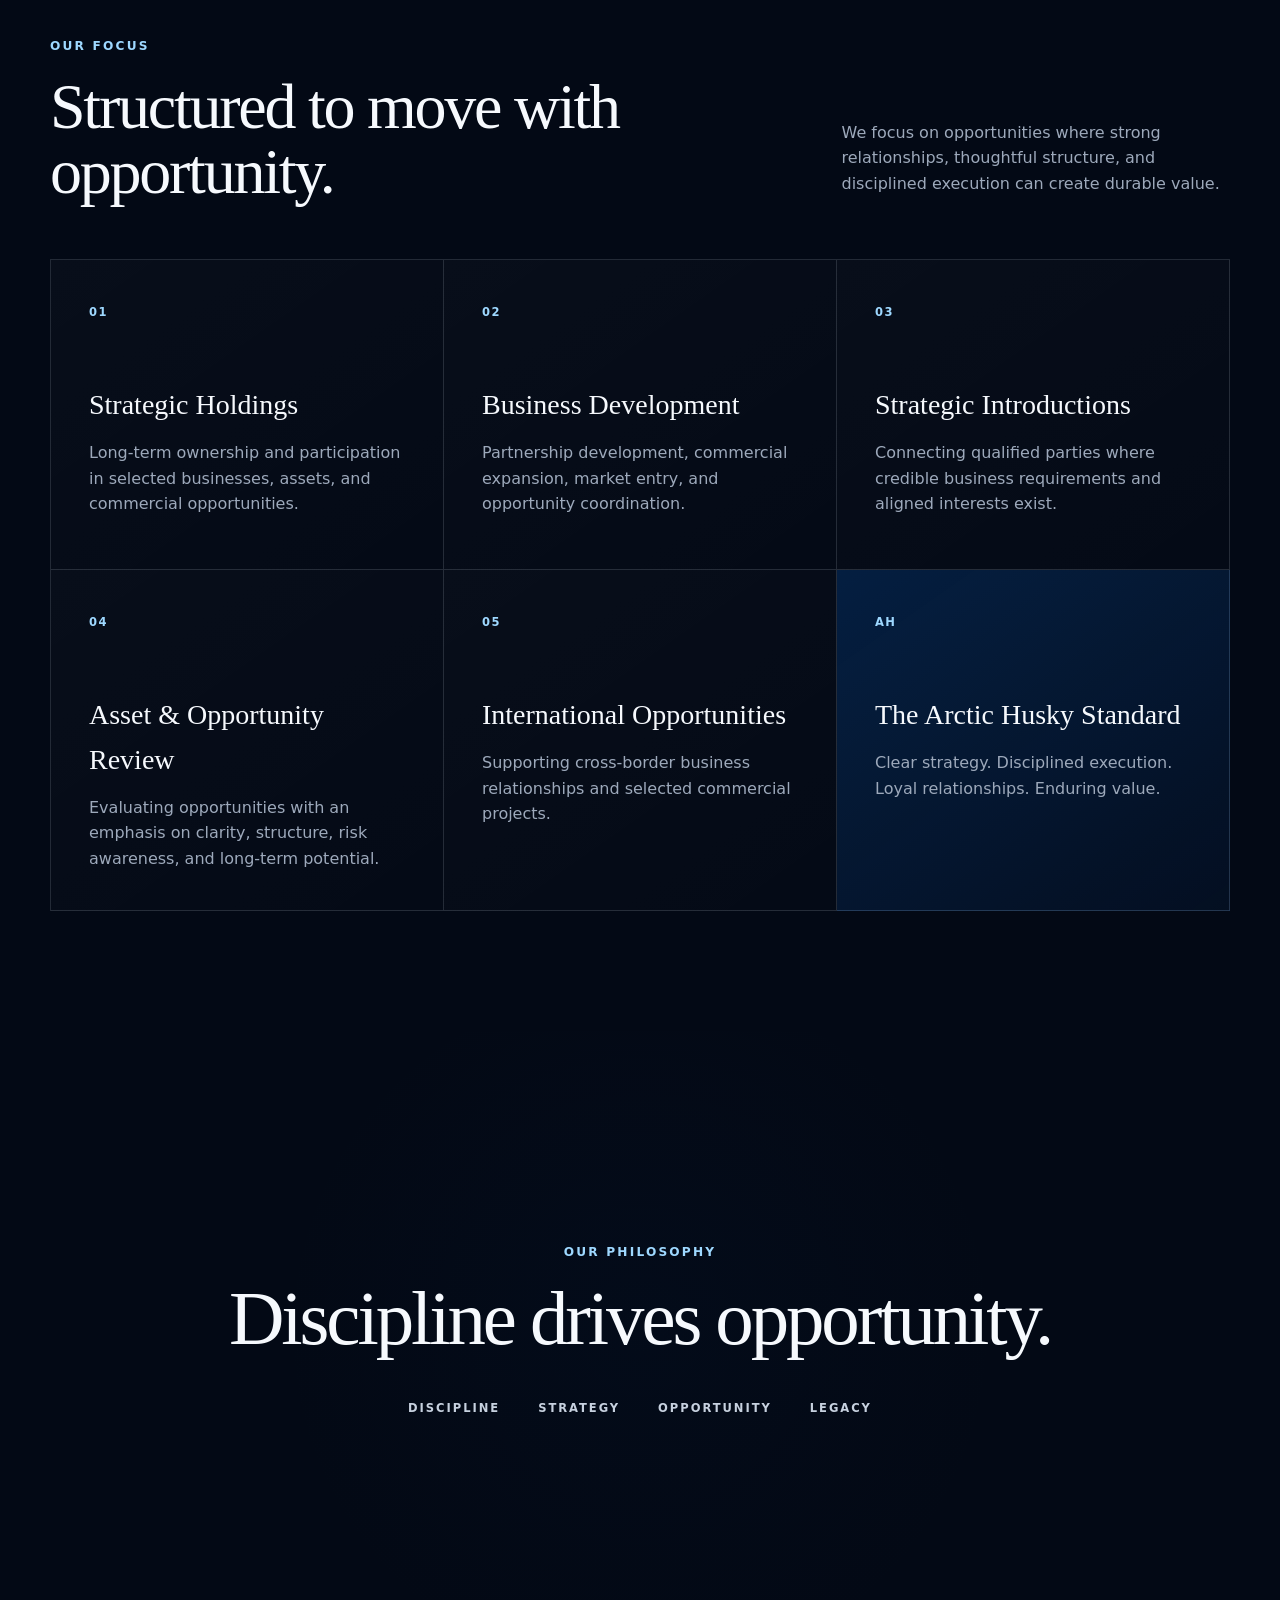
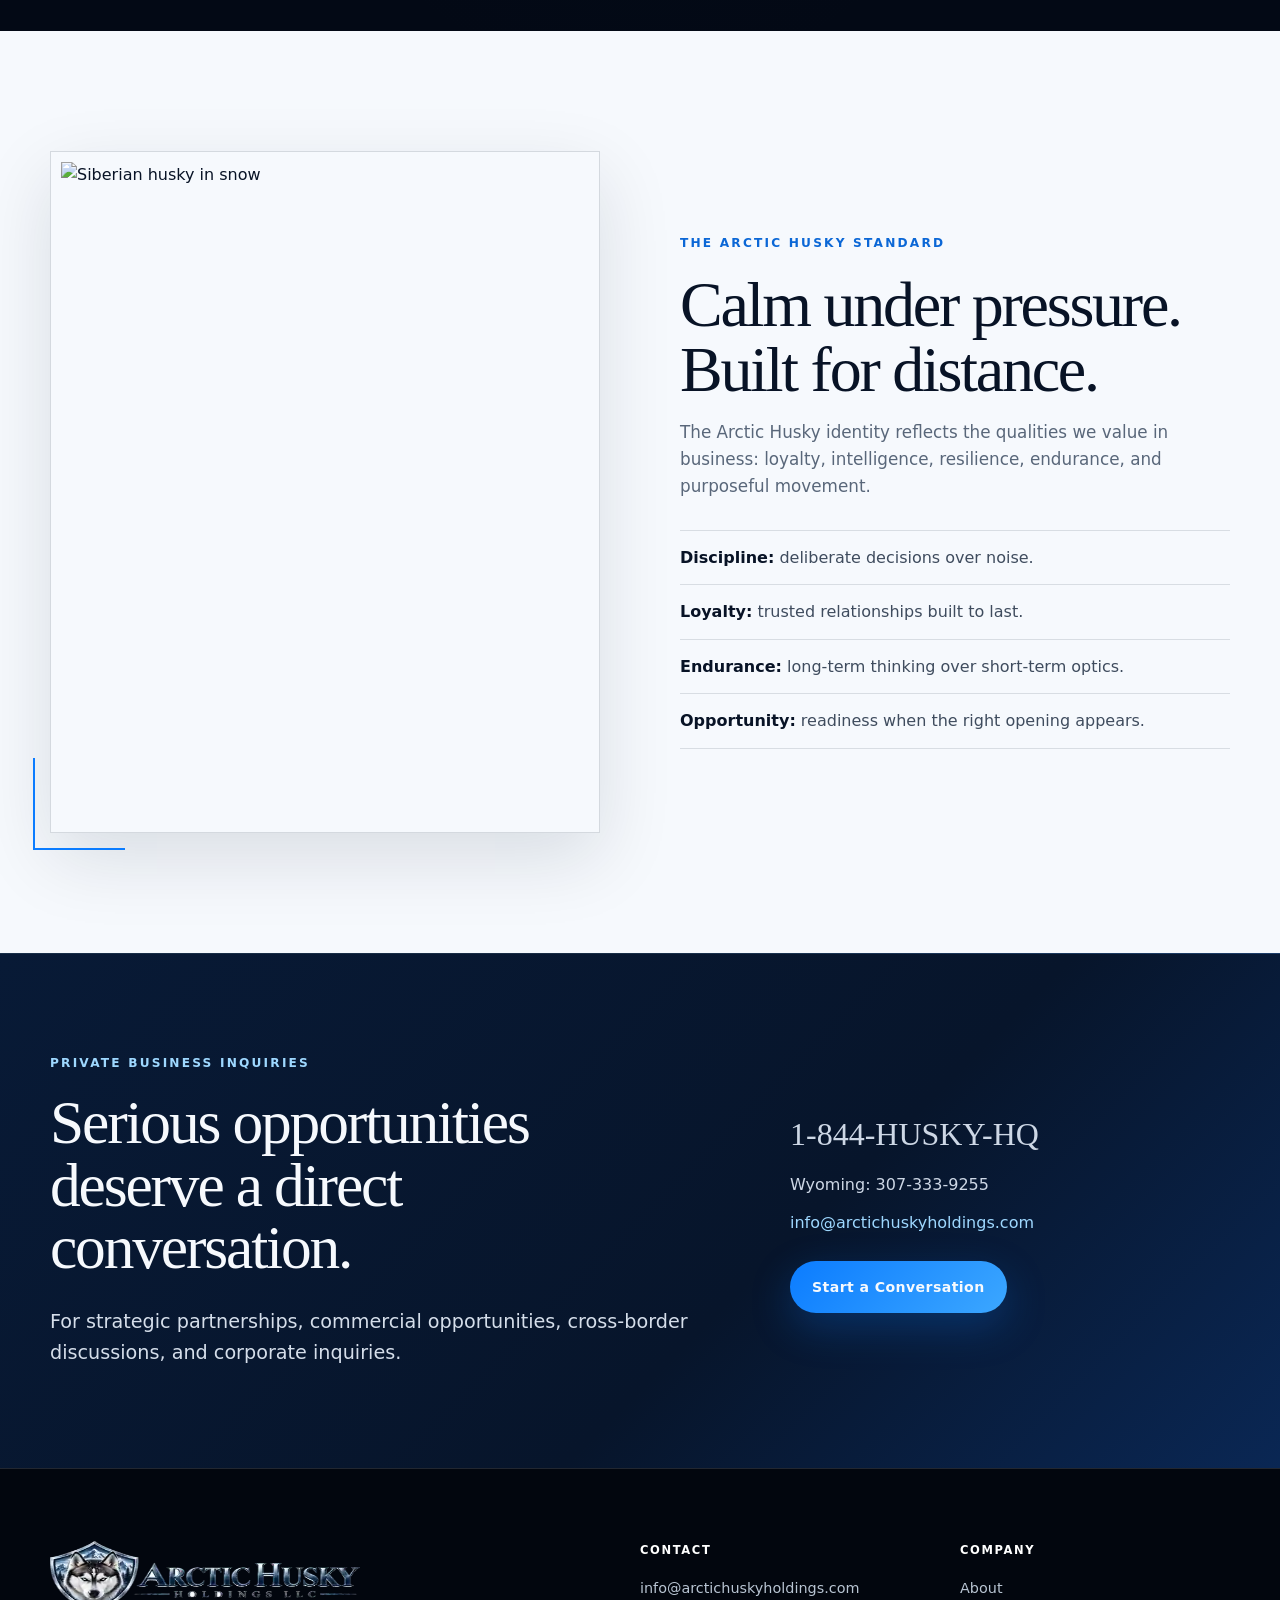
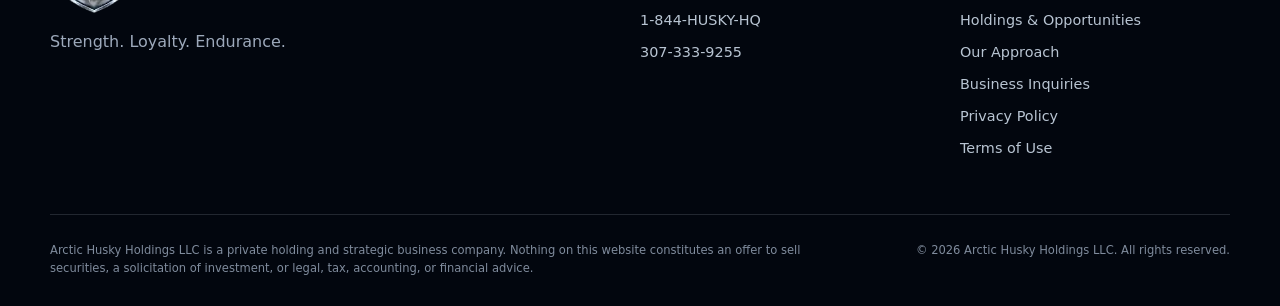
==== commit b24cb20b: "Use official Arctic Husky logos in header hero and footer" ====
--- a/index.html
+++ b/index.html
@@ -6,7 +6,7 @@
   <title>Arctic Husky Holdings LLC | Strength. Loyalty. Endurance.</title>
   <meta name="description" content="Arctic Husky Holdings LLC is a private holding and strategic business company focused on disciplined execution, trusted relationships, and long-term value.">
   <meta name="theme-color" content="#07152B">
-  <link rel="icon" href="assets/logo.svg" type="image/svg+xml">
+  <link rel="icon" href="assets/hero-shield.webp" type="image/webp">
   <link rel="stylesheet" href="styles.css">
   <meta property="og:type" content="website">
   <meta property="og:title" content="Arctic Husky Holdings LLC | Strength. Loyalty. Endurance.">
@@ -16,7 +16,7 @@
 <header class="site-header" id="top">
   <nav class="nav container">
     <a class="brand" href="#top" aria-label="Arctic Husky Holdings home">
-      <img src="assets/logo.svg" alt="Arctic Husky Holdings LLC">
+      <img src="assets/site-logo.webp" alt="Arctic Husky Holdings LLC">
     </a>
     <button class="nav-menu" aria-expanded="false" aria-controls="navLinks" aria-label="Open navigation">☰</button>
     <div class="nav-links" id="navLinks">
@@ -34,6 +34,7 @@
   <div class="hero-overlay" aria-hidden="true"></div>
   <div class="container hero-grid">
     <div class="hero-copy reveal">
+      <img class="hero-stacked-logo" src="assets/hero-stacked.webp" alt="Arctic Husky Holdings LLC">
       <p class="eyebrow">PRIVATE HOLDINGS · STRATEGIC OPPORTUNITY · LONG-TERM VALUE</p>
       <h1>Built for what comes next.</h1>
       <p class="lede">Arctic Husky Holdings LLC is built around disciplined execution, trusted relationships, and a long-term approach to business, assets, and opportunity.</p>
@@ -139,7 +140,7 @@
   <div class="container">
     <div class="footer-top">
       <div>
-        <img class="footer-logo" src="assets/logo.svg" alt="Arctic Husky Holdings LLC">
+        <img class="footer-logo" src="assets/site-logo.webp" alt="Arctic Husky Holdings LLC">
         <p class="muted">Strength. Loyalty. Endurance.</p>
       </div>
       <div class="footer-col">
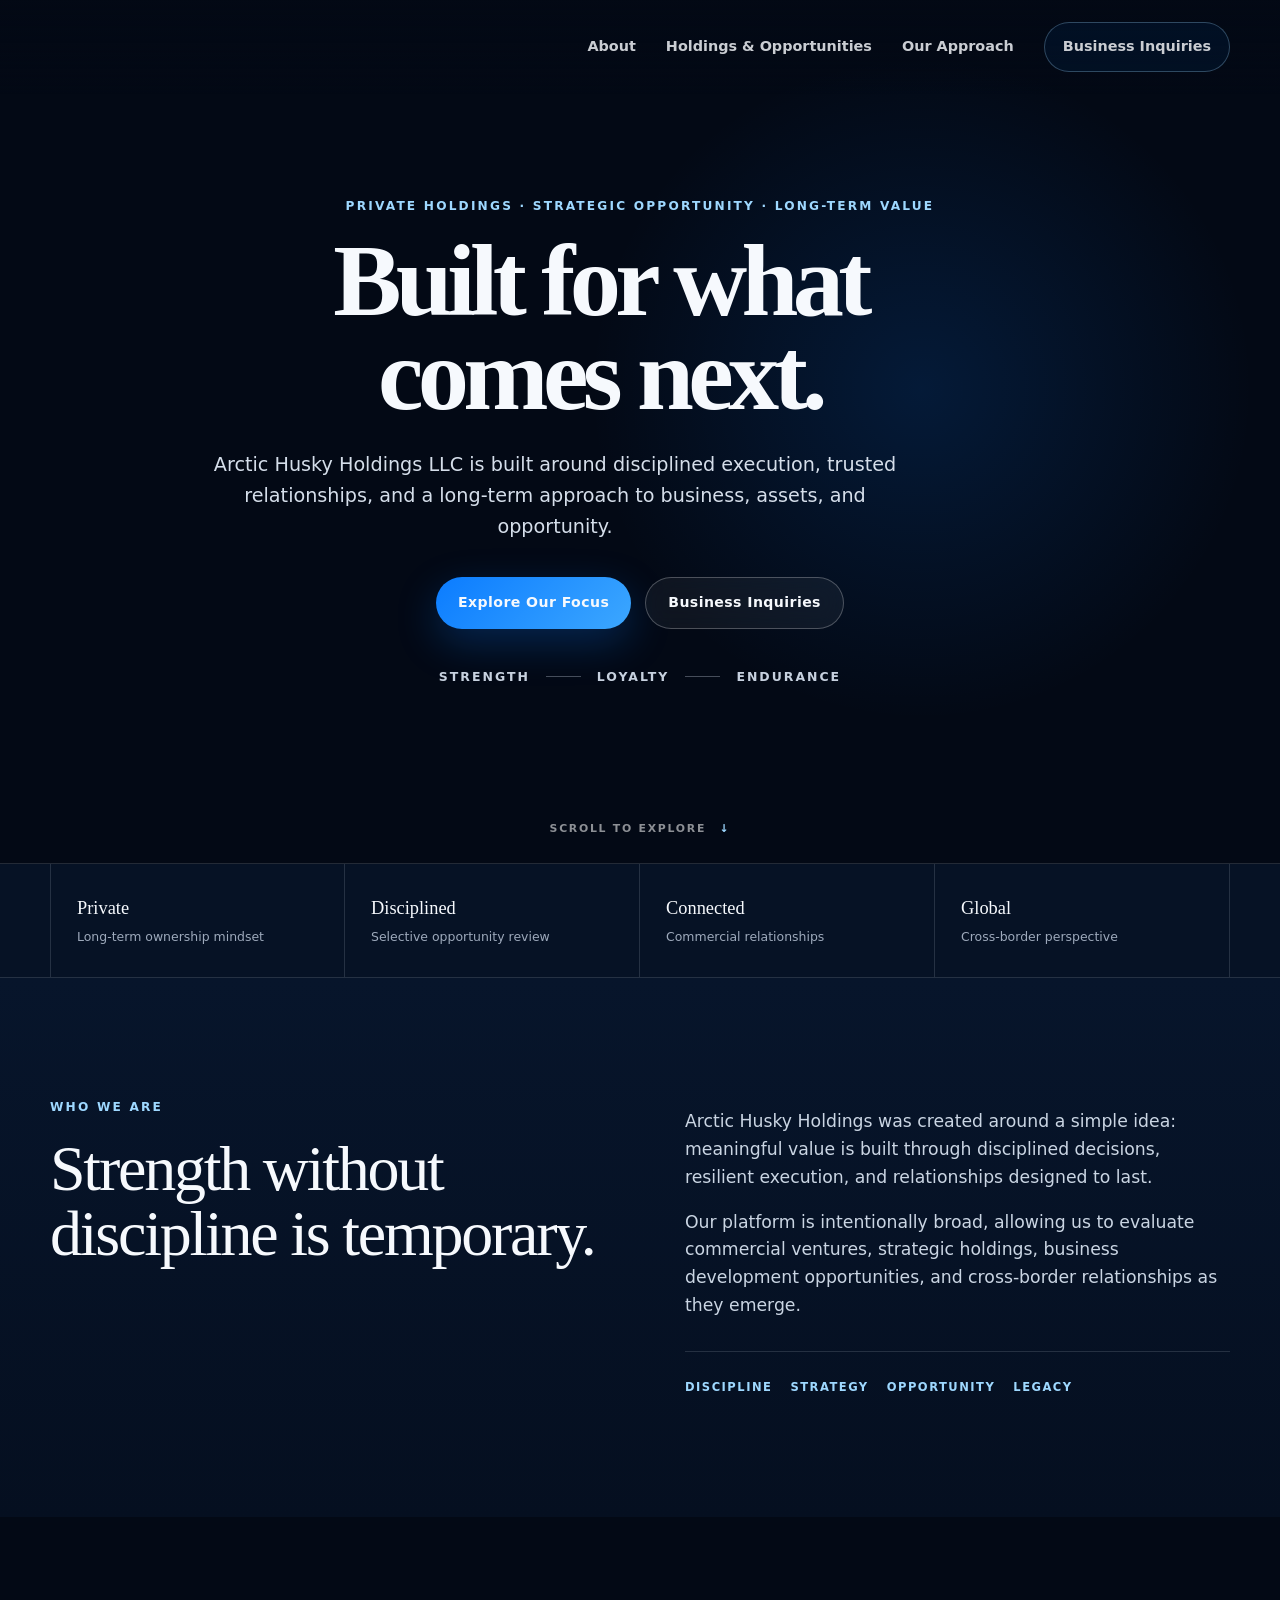
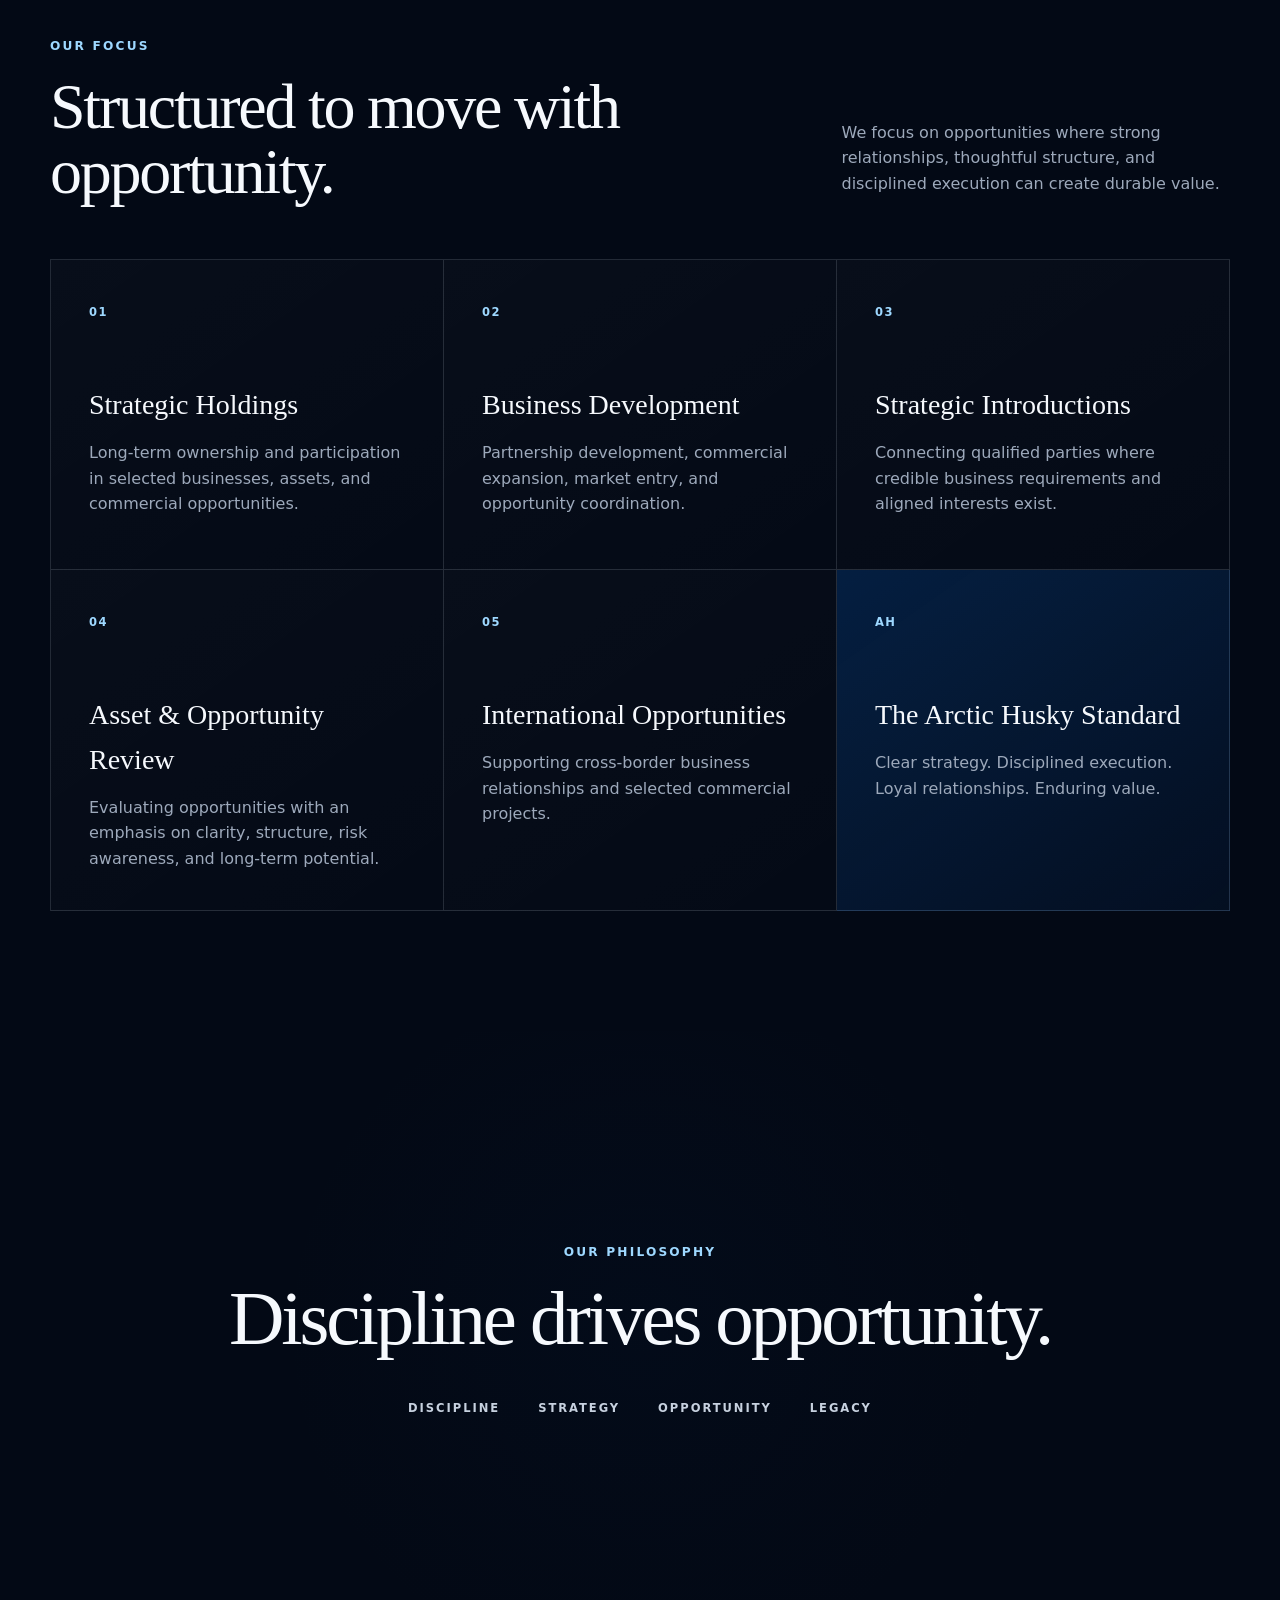
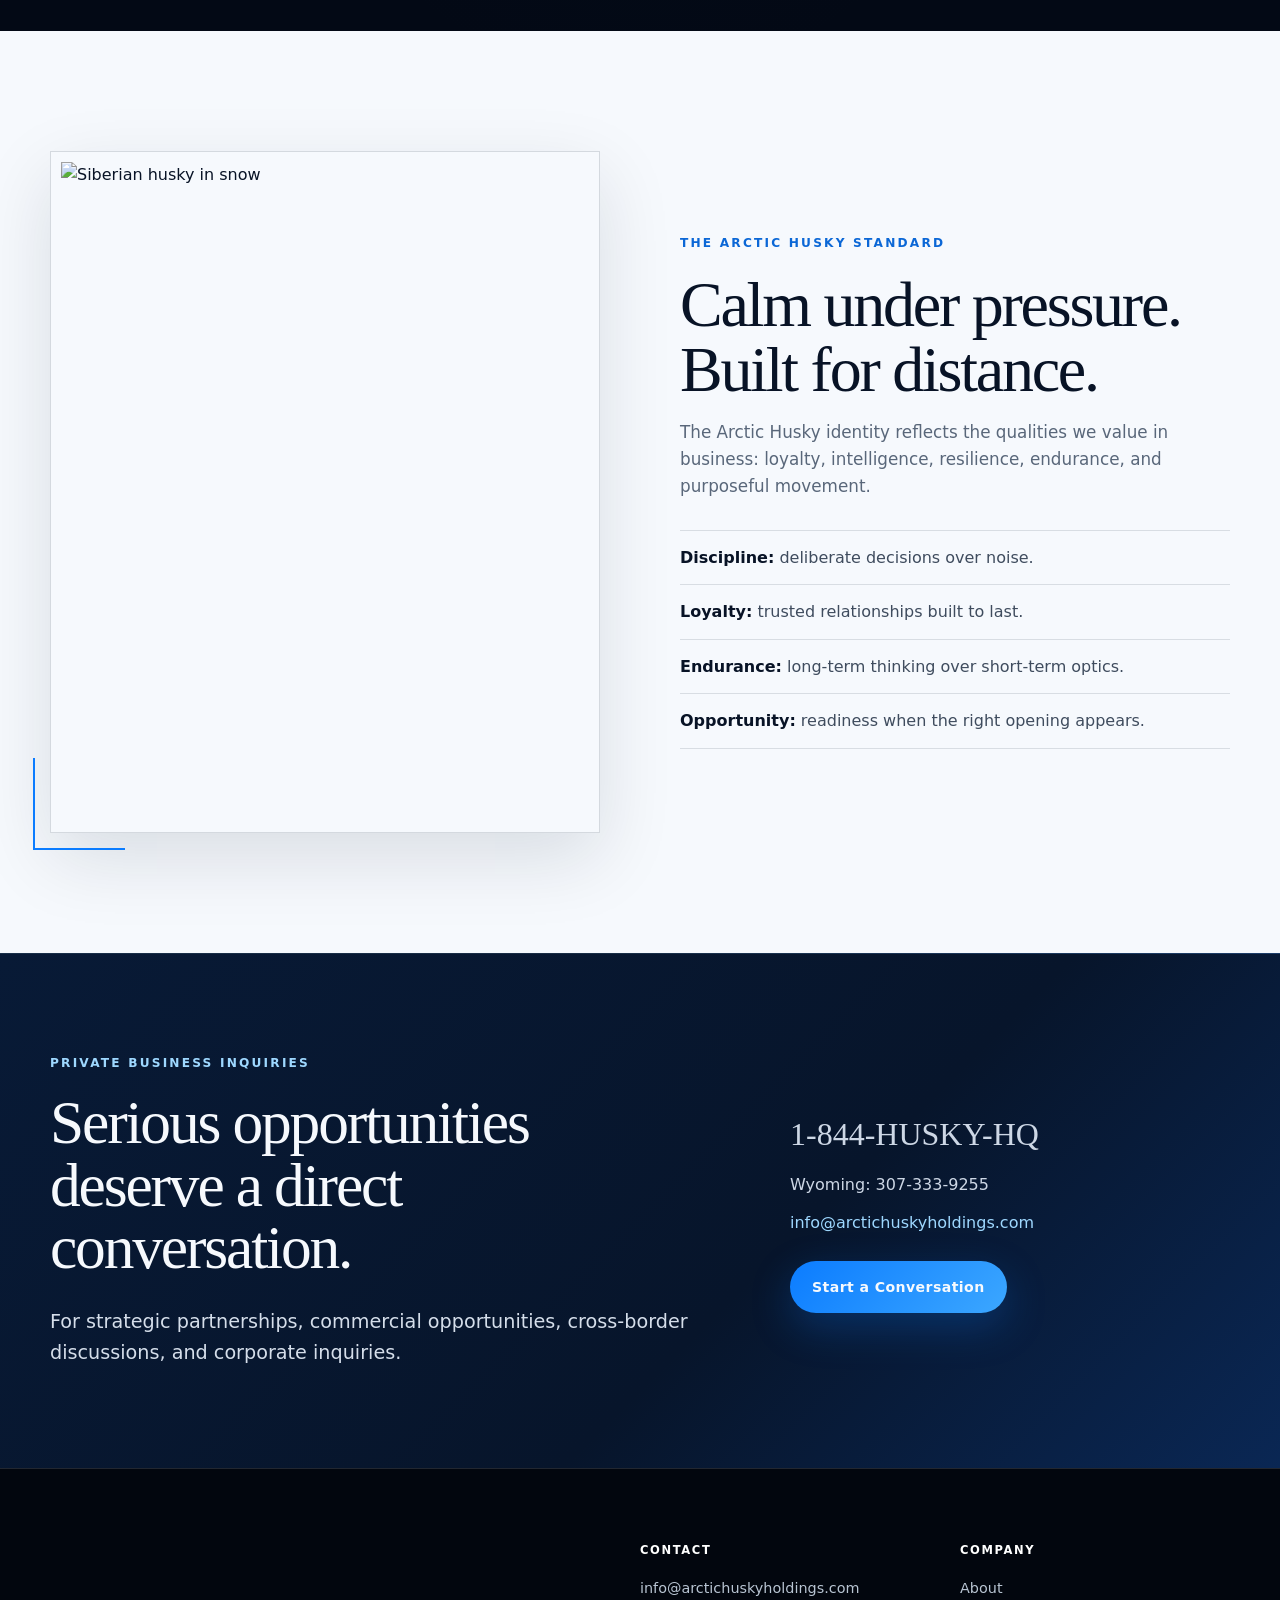
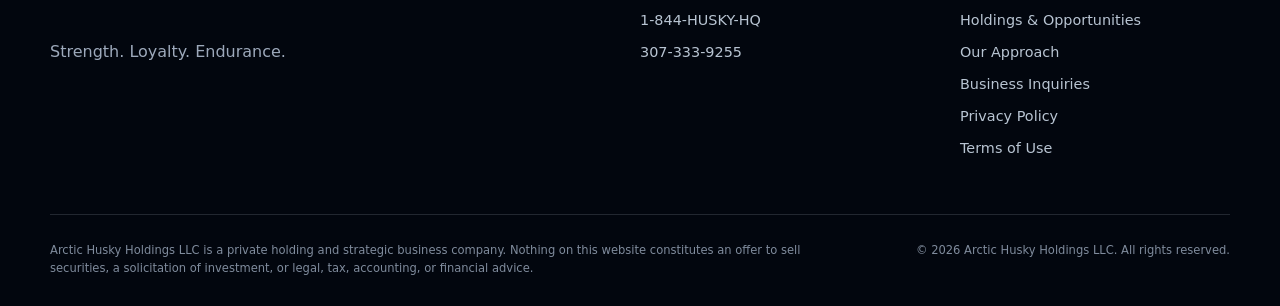
==== commit 077ef854: "Remove broken hero logo from mobile homepage" ====
--- a/index.html
+++ b/index.html
@@ -34,7 +34,6 @@
   <div class="hero-overlay" aria-hidden="true"></div>
   <div class="container hero-grid">
     <div class="hero-copy reveal">
-      <img class="hero-stacked-logo" src="assets/hero-stacked.webp" alt="Arctic Husky Holdings LLC">
       <p class="eyebrow">PRIVATE HOLDINGS · STRATEGIC OPPORTUNITY · LONG-TERM VALUE</p>
       <h1>Built for what comes next.</h1>
       <p class="lede">Arctic Husky Holdings LLC is built around disciplined execution, trusted relationships, and a long-term approach to business, assets, and opportunity.</p>
--- a/styles.css
+++ b/styles.css
@@ -48,7 +48,7 @@
 }
 .nav{min-height:94px;display:flex;align-items:center;justify-content:space-between;gap:28px}
 .brand{display:flex;align-items:center}
-.brand img{width:280px;max-height:58px}
+.brand img{width:320px;max-height:68px;object-fit:contain}
 .nav-links{display:flex;align-items:center;gap:30px;font-size:.9rem;font-weight:650}
 .nav-links a{opacity:.82;transition:.2s ease}
 .nav-links a:hover{opacity:1;color:var(--ice)}
@@ -75,7 +75,14 @@
     linear-gradient(180deg,transparent 62%,#030915 100%)
 }
 .hero-grid{position:relative;z-index:2;padding-top:120px;padding-bottom:100px}
-.hero-copy{max-width:760px}
+.hero-copy{max-width:860px;margin:0 auto;text-align:center}
+.hero-stacked-logo{
+  width:min(320px,62vw);
+  margin:0 auto 22px;
+  filter:drop-shadow(0 20px 42px rgba(0,0,0,.38));
+}
+.hero-actions{justify-content:center}
+.principles{justify-content:center}
 .hero h1{
   margin:0;
   max-width:780px;
@@ -160,7 +167,7 @@
 .contact-stack .btn{margin-top:14px}
 .site-footer{padding:72px 0 28px;background:#02060e;border-top:1px solid var(--line)}
 .footer-top{display:grid;grid-template-columns:1.5fr .75fr .75fr;gap:50px;padding-bottom:54px}
-.footer-logo{width:310px;max-height:72px}
+.footer-logo{width:340px;max-height:82px;object-fit:contain}
 .muted{color:var(--muted)}
 .footer-col{display:flex;flex-direction:column;gap:9px;color:#b8c4d2;font-size:.9rem}
 .footer-title{margin-bottom:8px;color:#fff;font-size:.72rem;font-weight:900;letter-spacing:.14em;text-transform:uppercase}
@@ -176,7 +183,7 @@
 .legal-back{display:inline-block;margin-bottom:28px;color:#0b67d6;font-weight:800}
 @media(max-width:900px){
   .nav{min-height:78px}
-  .brand img{width:220px}
+  .brand img{width:245px;max-height:58px}
   .nav-menu{display:block}
   .nav-links{
     position:fixed;inset:78px 0 auto;background:rgba(3,9,21,.98);
@@ -186,6 +193,7 @@
   .nav-links.open{display:flex}
   .hero{min-height:88vh}
   .hero h1{font-size:clamp(3.7rem,16vw,6rem)}
+  .hero-stacked-logo{width:245px}
   .trust-grid{grid-template-columns:1fr 1fr}
   .trust-item:nth-child(odd){border-left:1px solid var(--line)}
   .split,.section-head,.approach-grid,.cta-grid{grid-template-columns:1fr;gap:38px}
@@ -201,6 +209,7 @@
   .hero-media{background-position:63% center}
   .hero-copy{padding-top:50px}
   .hero h1{font-size:3.8rem}
+  .hero-stacked-logo{width:215px;margin-bottom:18px}
   .principles{gap:10px;font-size:.64rem}
   .principles i{width:16px}
   .trust-grid{grid-template-columns:1fr}
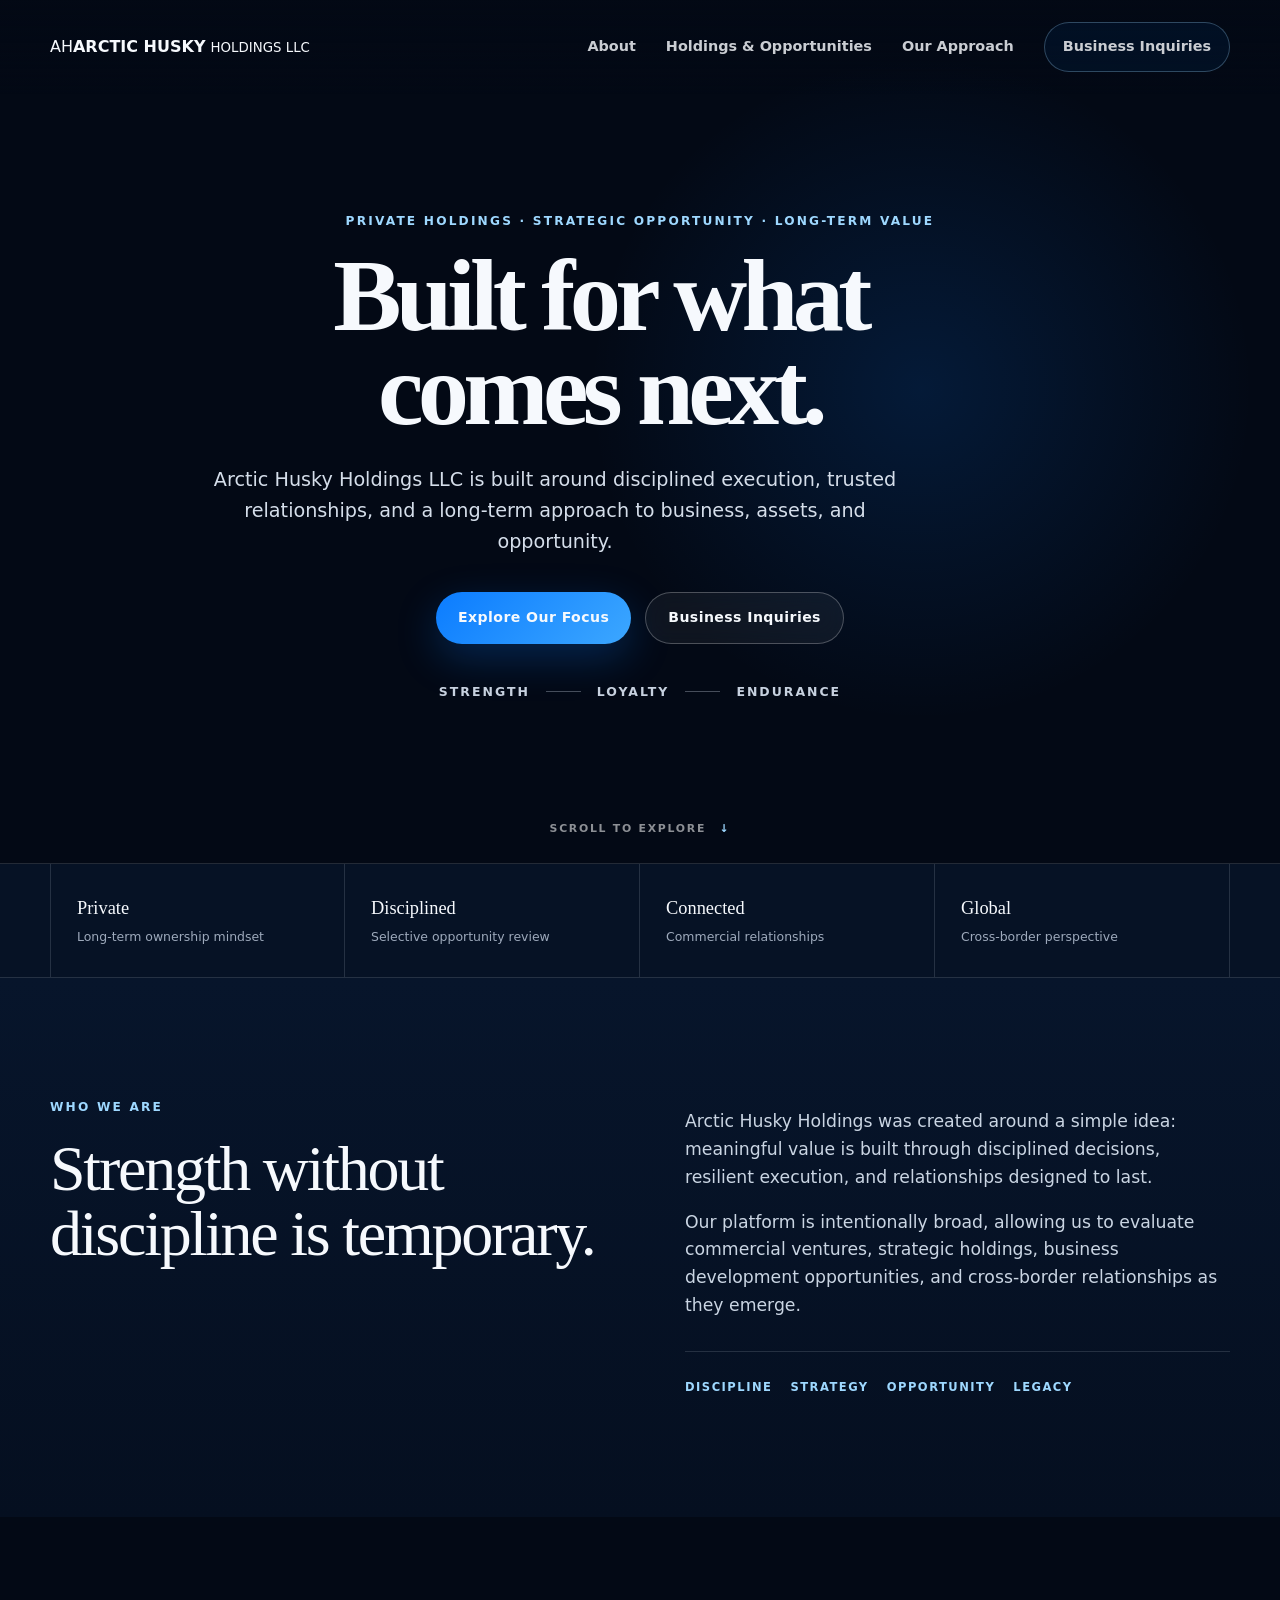
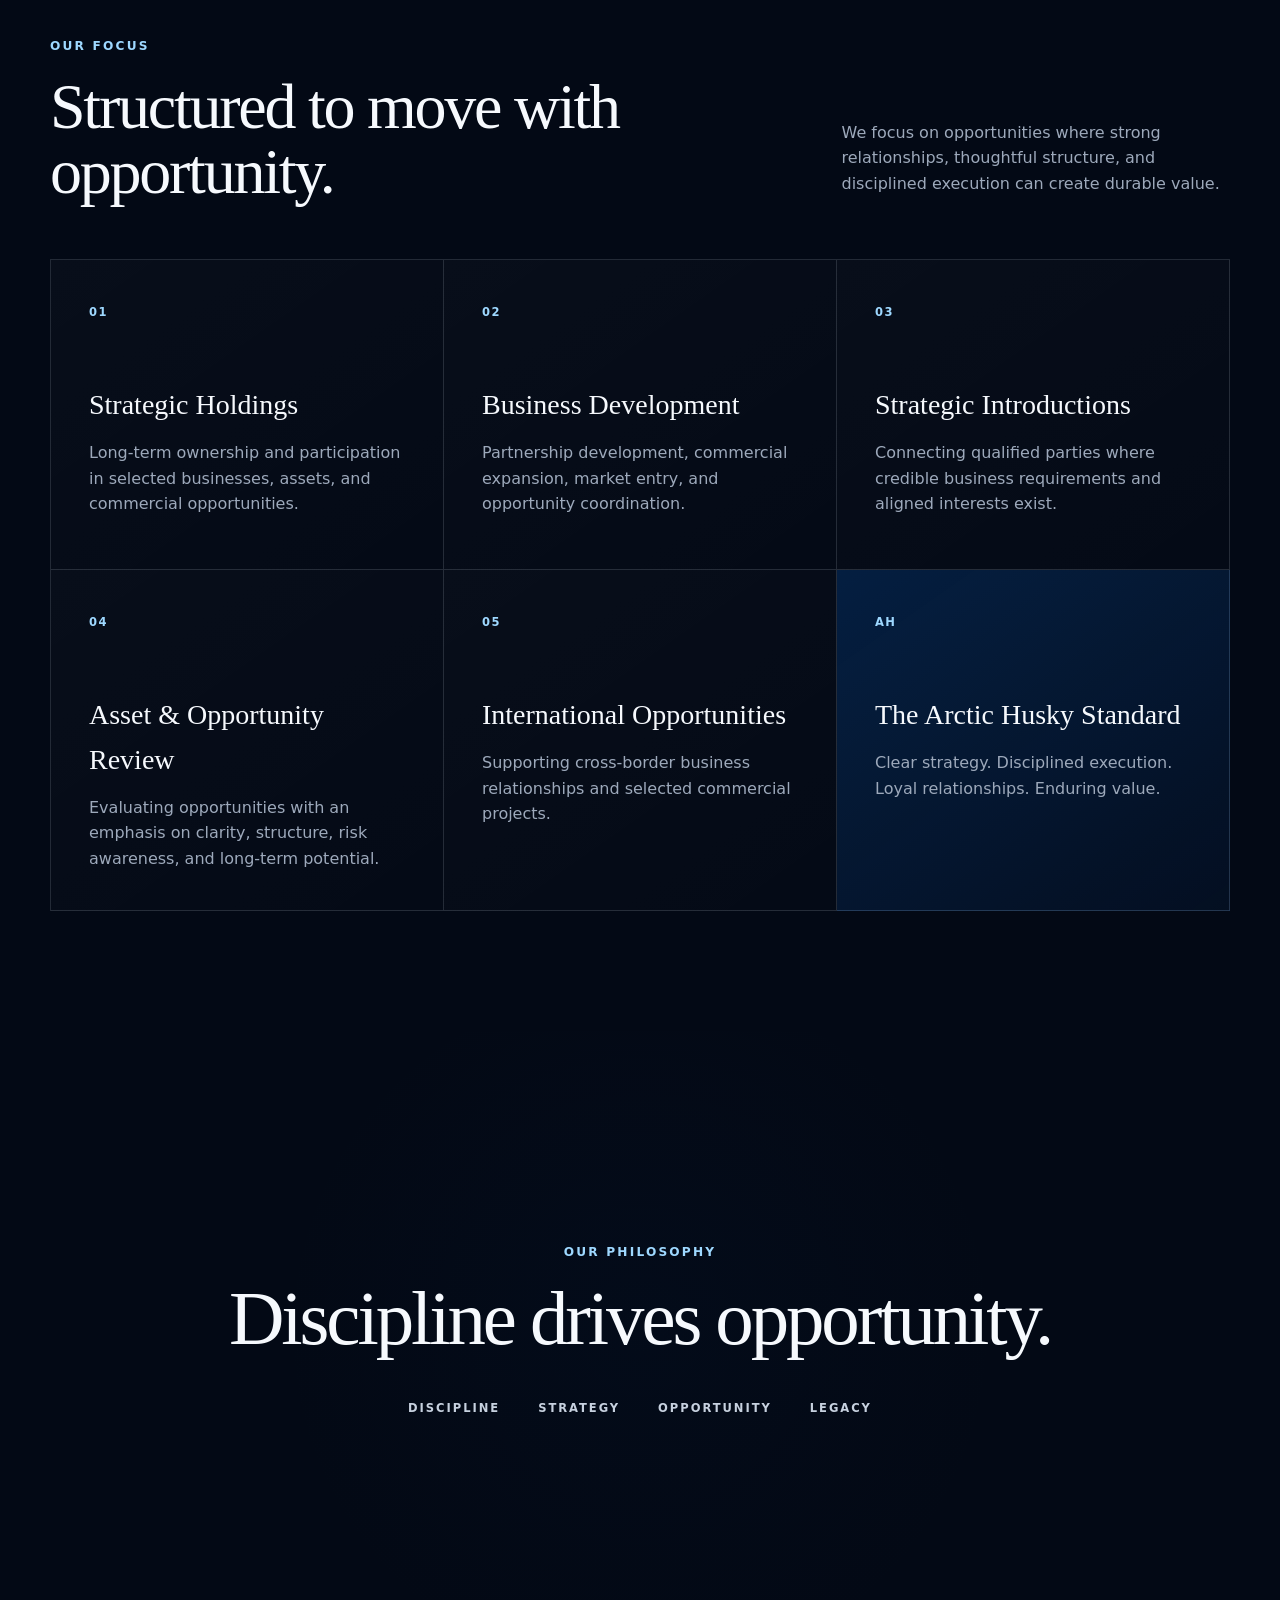
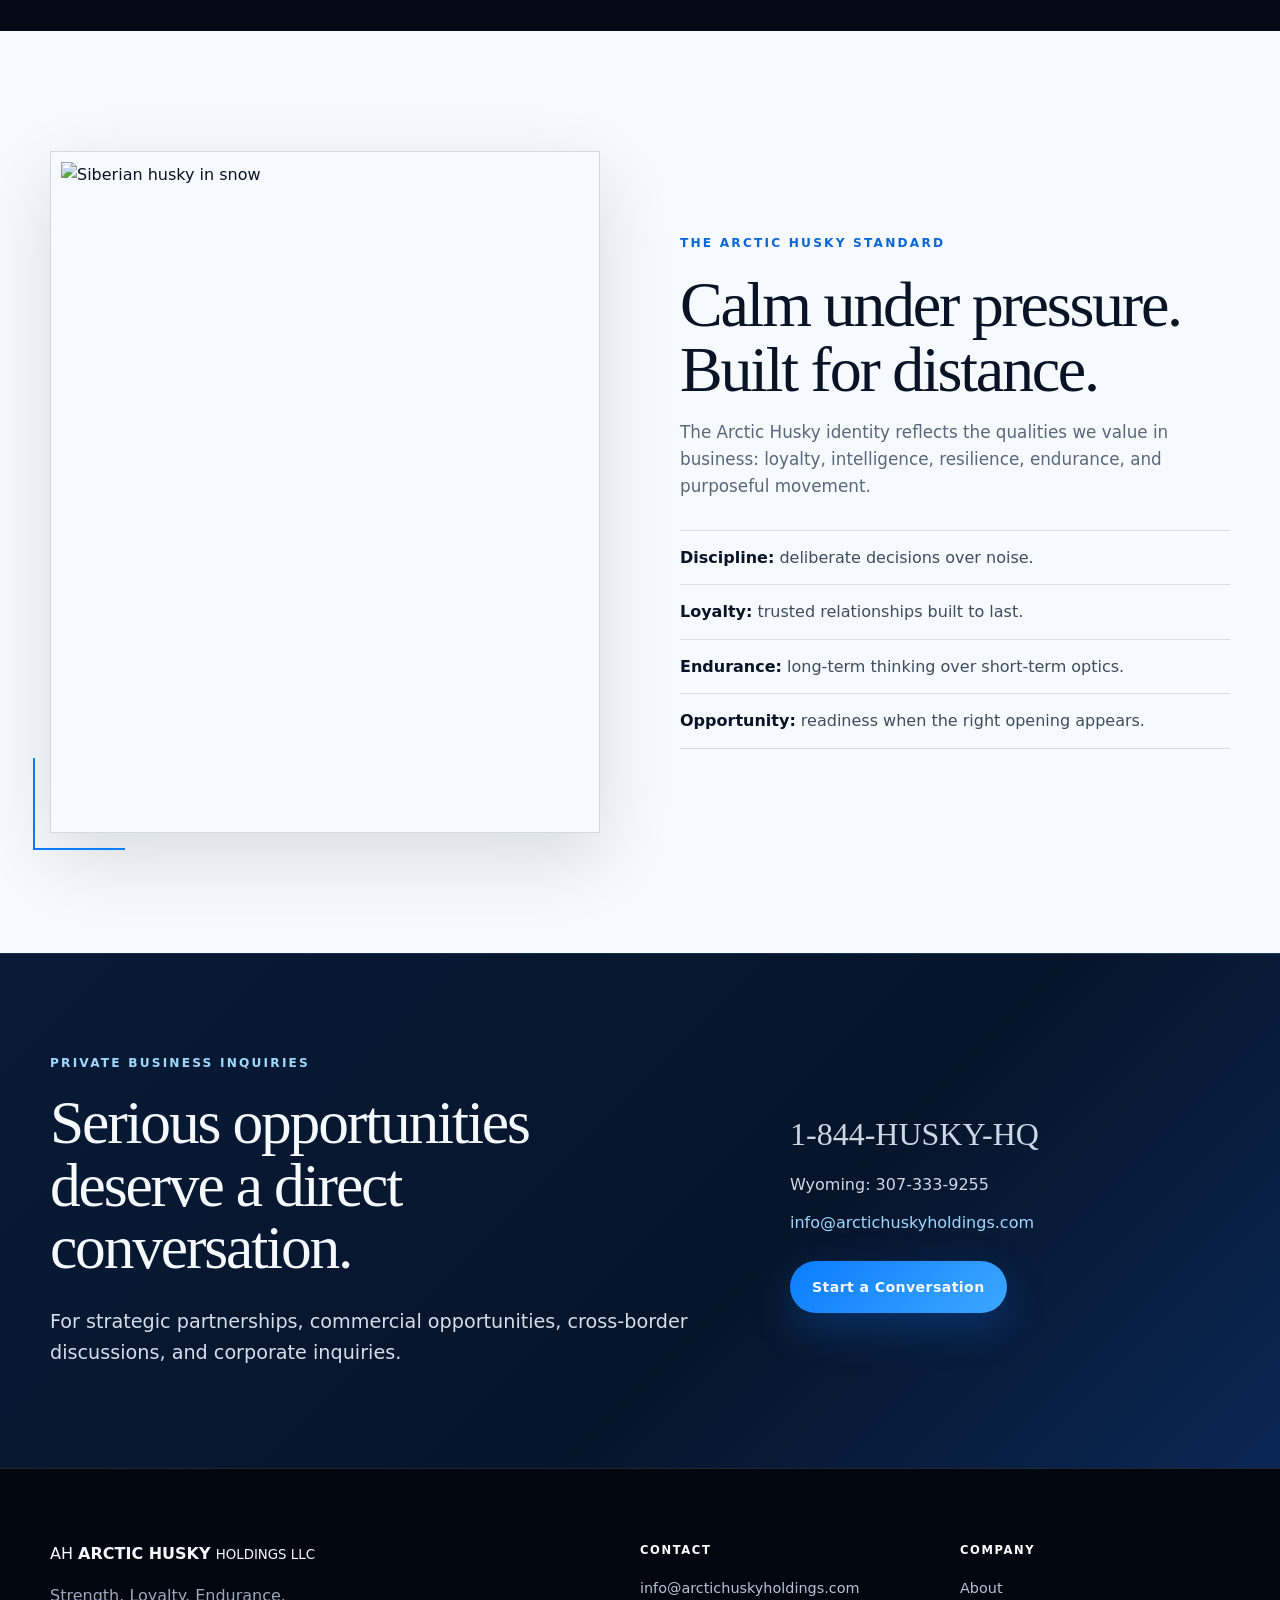
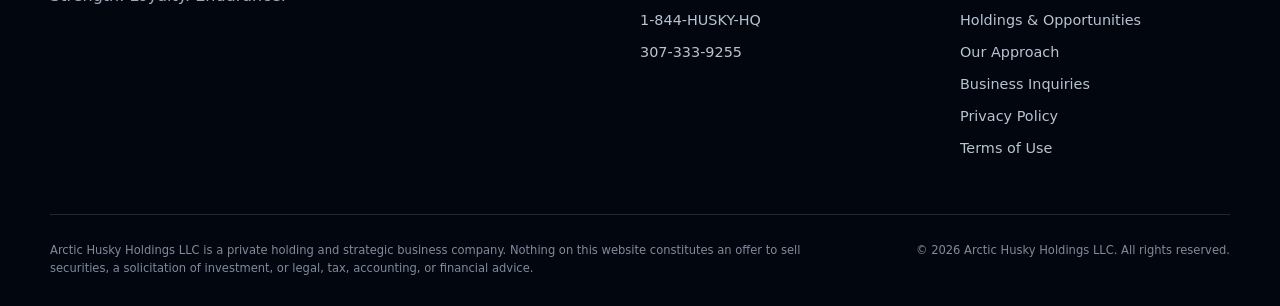
==== commit e5ec18c5: "Remove broken logo images and render reliable Arctic Husky wordmark" ====
--- a/index.html
+++ b/index.html
@@ -6,8 +6,7 @@
   <title>Arctic Husky Holdings LLC | Strength. Loyalty. Endurance.</title>
   <meta name="description" content="Arctic Husky Holdings LLC is a private holding and strategic business company focused on disciplined execution, trusted relationships, and long-term value.">
   <meta name="theme-color" content="#07152B">
-  <link rel="icon" href="assets/hero-shield.webp" type="image/webp">
-  <link rel="stylesheet" href="styles.css">
+    <link rel="stylesheet" href="styles.css">
   <meta property="og:type" content="website">
   <meta property="og:title" content="Arctic Husky Holdings LLC | Strength. Loyalty. Endurance.">
   <meta property="og:description" content="Private holdings. Strategic opportunity. Long-term value.">
@@ -15,8 +14,12 @@
 <body>
 <header class="site-header" id="top">
   <nav class="nav container">
-    <a class="brand" href="#top" aria-label="Arctic Husky Holdings home">
-      <img src="assets/site-logo.webp" alt="Arctic Husky Holdings LLC">
+    <a class="brand brand-wordmark" href="#top" aria-label="Arctic Husky Holdings home">
+      <span class="brand-mark" aria-hidden="true">AH</span>
+      <span class="brand-type">
+        <strong>ARCTIC HUSKY</strong>
+        <small>HOLDINGS LLC</small>
+      </span>
     </a>
     <button class="nav-menu" aria-expanded="false" aria-controls="navLinks" aria-label="Open navigation">☰</button>
     <div class="nav-links" id="navLinks">
@@ -139,7 +142,13 @@
   <div class="container">
     <div class="footer-top">
       <div>
-        <img class="footer-logo" src="assets/site-logo.webp" alt="Arctic Husky Holdings LLC">
+        <div class="footer-brand brand-wordmark">
+          <span class="brand-mark" aria-hidden="true">AH</span>
+          <span class="brand-type">
+            <strong>ARCTIC HUSKY</strong>
+            <small>HOLDINGS LLC</small>
+          </span>
+        </div>
         <p class="muted">Strength. Loyalty. Endurance.</p>
       </div>
       <div class="footer-col">
--- a/styles.css
+++ b/styles.css
@@ -48,7 +48,7 @@
 }
 .nav{min-height:94px;display:flex;align-items:center;justify-content:space-between;gap:28px}
 .brand{display:flex;align-items:center}
-.brand img{width:320px;max-height:68px;object-fit:contain}
+.brand img{width:300px;max-height:64px;object-fit:contain;border-radius:4px}
 .nav-links{display:flex;align-items:center;gap:30px;font-size:.9rem;font-weight:650}
 .nav-links a{opacity:.82;transition:.2s ease}
 .nav-links a:hover{opacity:1;color:var(--ice)}
@@ -74,13 +74,8 @@
     radial-gradient(circle at 72% 45%,rgba(11,124,255,.15),transparent 32%),
     linear-gradient(180deg,transparent 62%,#030915 100%)
 }
-.hero-grid{position:relative;z-index:2;padding-top:120px;padding-bottom:100px}
+.hero-grid{position:relative;z-index:2;padding-top:150px;padding-bottom:100px}
 .hero-copy{max-width:860px;margin:0 auto;text-align:center}
-.hero-stacked-logo{
-  width:min(320px,62vw);
-  margin:0 auto 22px;
-  filter:drop-shadow(0 20px 42px rgba(0,0,0,.38));
-}
 .hero-actions{justify-content:center}
 .principles{justify-content:center}
 .hero h1{
@@ -167,7 +162,7 @@
 .contact-stack .btn{margin-top:14px}
 .site-footer{padding:72px 0 28px;background:#02060e;border-top:1px solid var(--line)}
 .footer-top{display:grid;grid-template-columns:1.5fr .75fr .75fr;gap:50px;padding-bottom:54px}
-.footer-logo{width:340px;max-height:82px;object-fit:contain}
+.footer-logo{width:330px;max-height:82px;object-fit:contain;border-radius:4px}
 .muted{color:var(--muted)}
 .footer-col{display:flex;flex-direction:column;gap:9px;color:#b8c4d2;font-size:.9rem}
 .footer-title{margin-bottom:8px;color:#fff;font-size:.72rem;font-weight:900;letter-spacing:.14em;text-transform:uppercase}
@@ -183,7 +178,7 @@
 .legal-back{display:inline-block;margin-bottom:28px;color:#0b67d6;font-weight:800}
 @media(max-width:900px){
   .nav{min-height:78px}
-  .brand img{width:245px;max-height:58px}
+  .brand img{width:230px;max-height:54px}
   .nav-menu{display:block}
   .nav-links{
     position:fixed;inset:78px 0 auto;background:rgba(3,9,21,.98);
@@ -193,7 +188,6 @@
   .nav-links.open{display:flex}
   .hero{min-height:88vh}
   .hero h1{font-size:clamp(3.7rem,16vw,6rem)}
-  .hero-stacked-logo{width:245px}
   .trust-grid{grid-template-columns:1fr 1fr}
   .trust-item:nth-child(odd){border-left:1px solid var(--line)}
   .split,.section-head,.approach-grid,.cta-grid{grid-template-columns:1fr;gap:38px}
@@ -208,8 +202,7 @@
   .hero-grid{padding-top:120px}
   .hero-media{background-position:63% center}
   .hero-copy{padding-top:50px}
-  .hero h1{font-size:3.8rem}
-  .hero-stacked-logo{width:215px;margin-bottom:18px}
+  .hero h1{font-size:3.55rem}
   .principles{gap:10px;font-size:.64rem}
   .principles i{width:16px}
   .trust-grid{grid-template-columns:1fr}
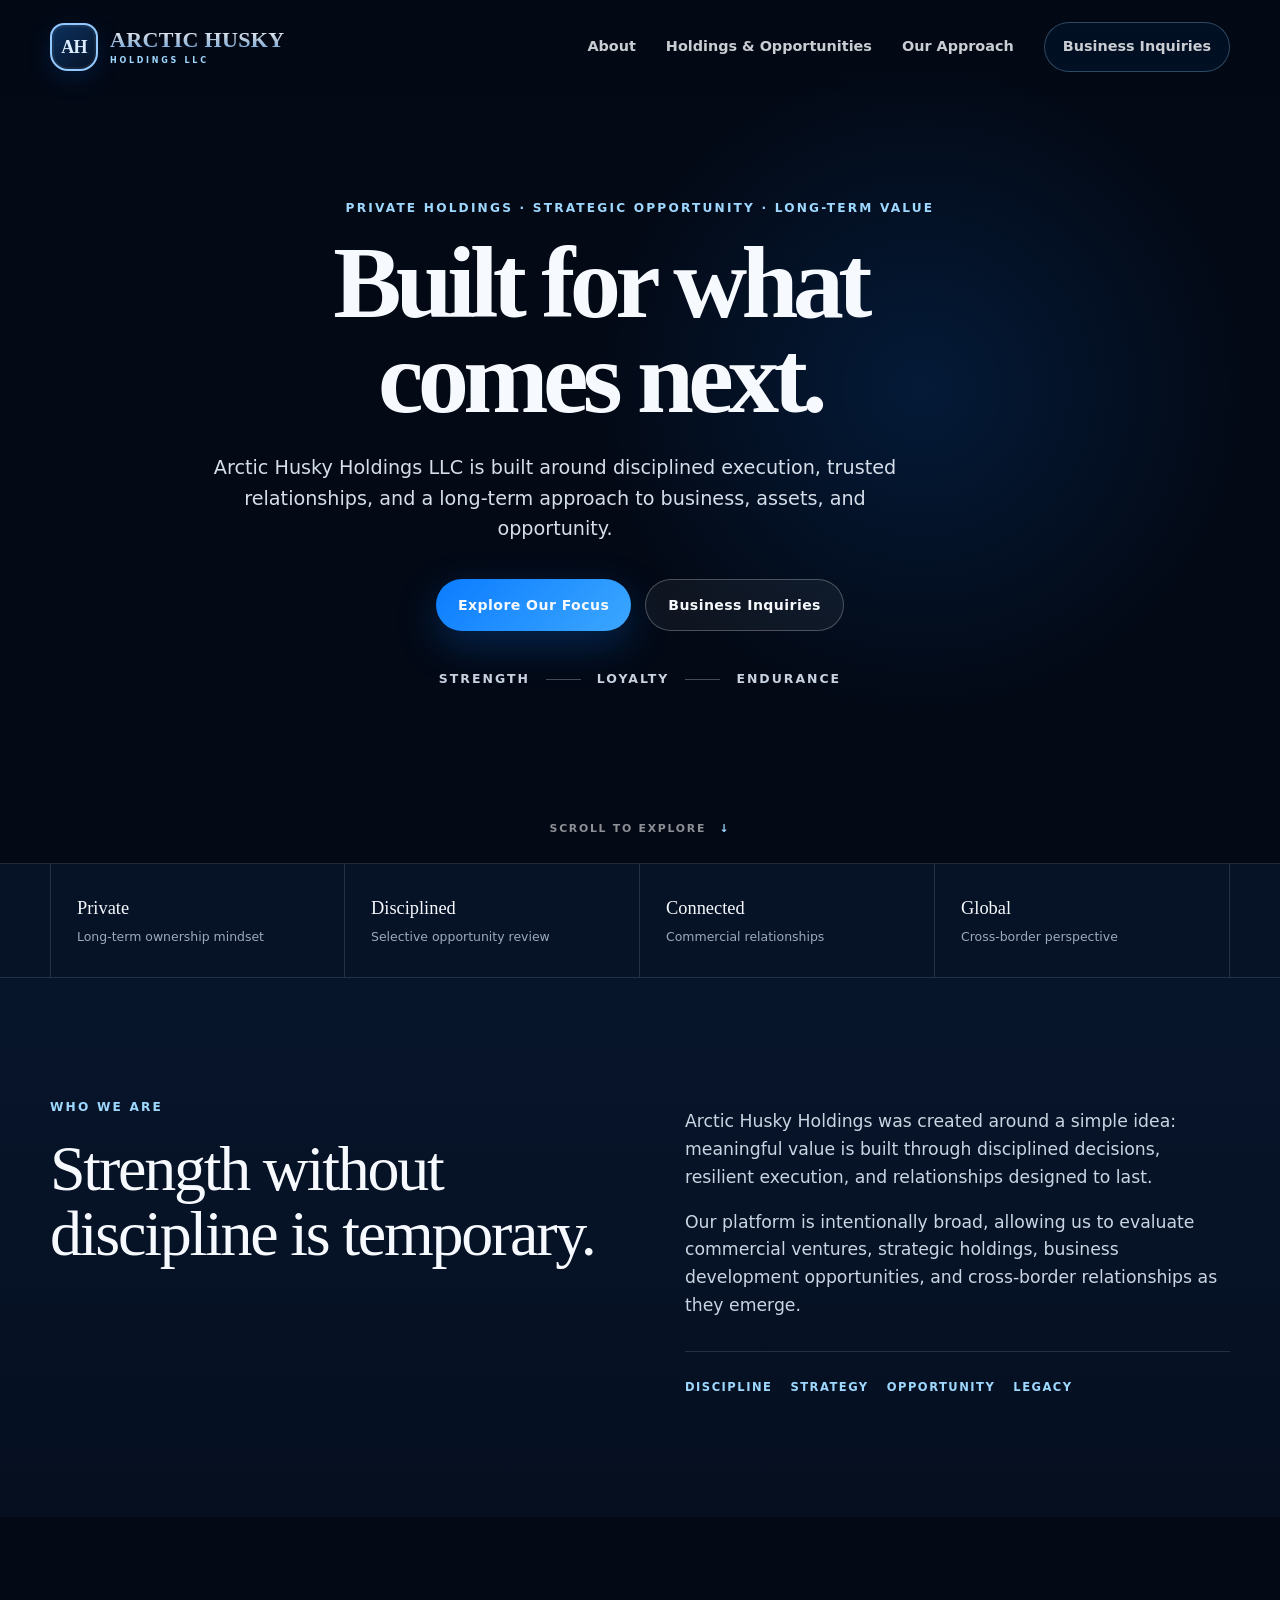
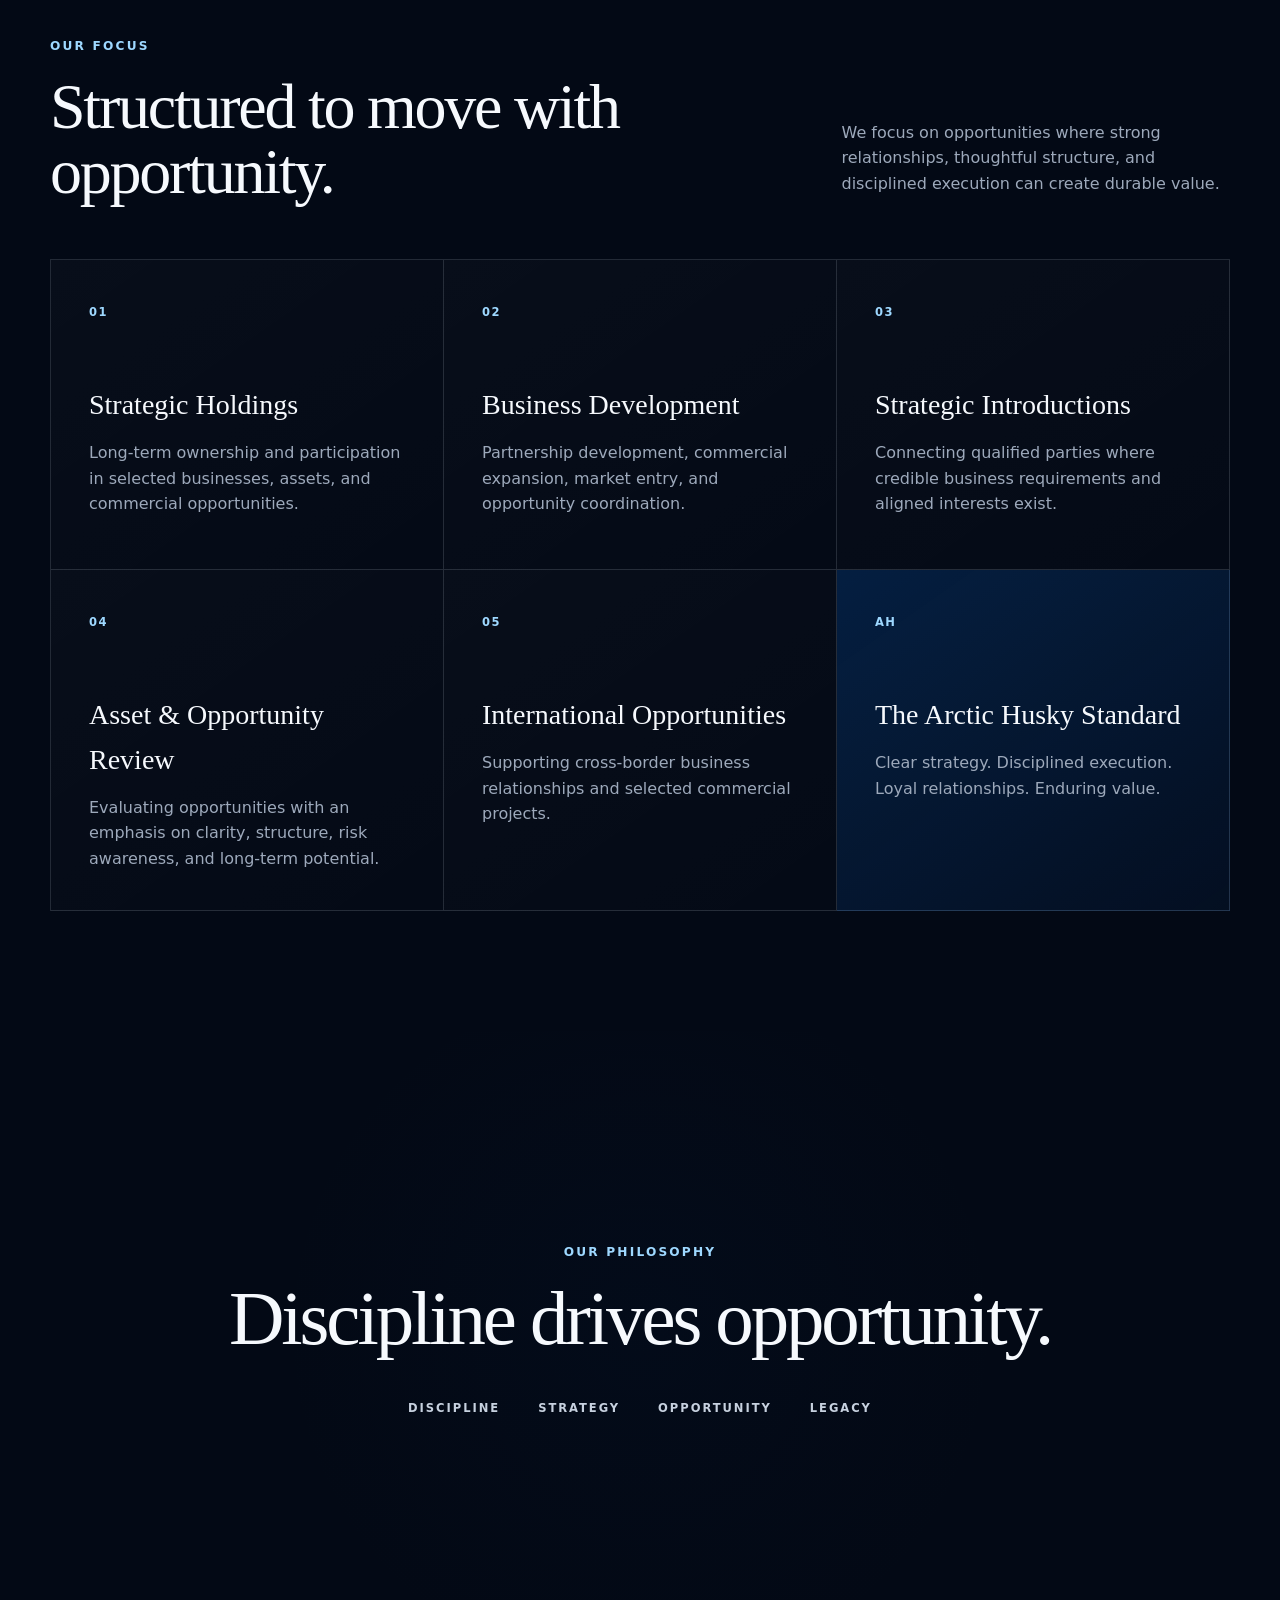
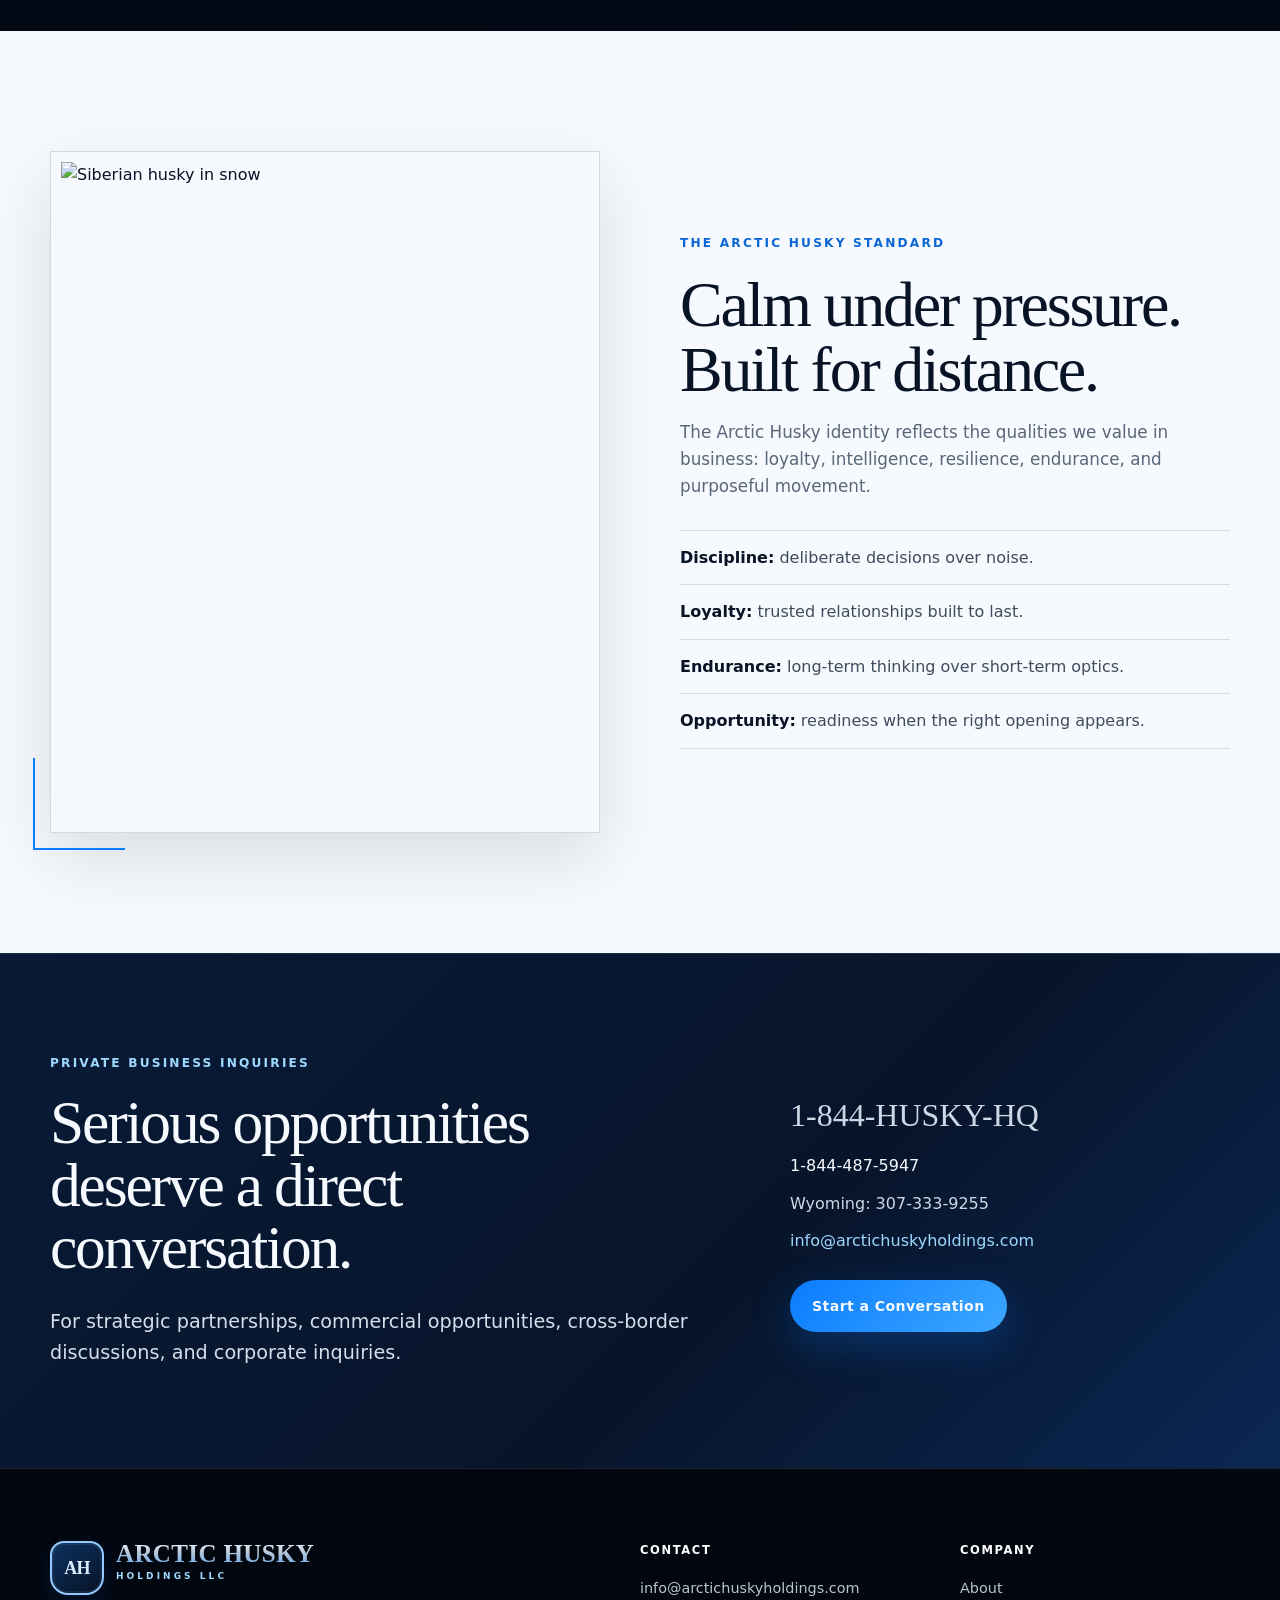
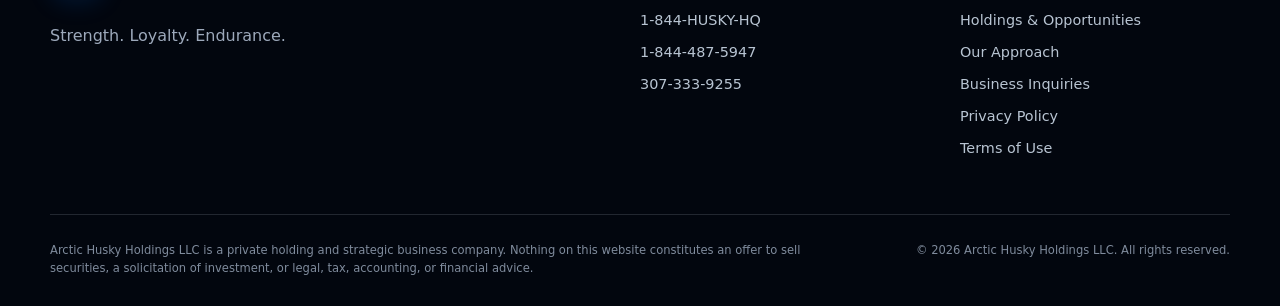
==== commit b6451b40: "Show numeric toll-free number below vanity number" ====
--- a/index.html
+++ b/index.html
@@ -129,7 +129,7 @@
       <p class="lede">For strategic partnerships, commercial opportunities, cross-border discussions, and corporate inquiries.</p>
     </div>
     <div class="contact-stack">
-      <a class="phone-main" href="tel:+18444875947">1-844-HUSKY-HQ</a>
+      <a class="phone-main" href="tel:+18444875947">1-844-HUSKY-HQ</a><span class="phone-number">1-844-487-5947</span>
       <a href="tel:+13073339255">Wyoming: 307-333-9255</a>
       <a class="email" href="mailto:info@arctichuskyholdings.com">info@arctichuskyholdings.com</a>
       <a class="btn btn-primary" href="mailto:info@arctichuskyholdings.com?subject=Business%20Inquiry%20-%20Arctic%20Husky%20Holdings">Start a Conversation</a>
@@ -154,7 +154,7 @@
       <div class="footer-col">
         <div class="footer-title">Contact</div>
         <a href="mailto:info@arctichuskyholdings.com">info@arctichuskyholdings.com</a>
-        <a href="tel:+18444875947">1-844-HUSKY-HQ</a>
+        <a href="tel:+18444875947">1-844-HUSKY-HQ</a><span class="footer-phone-number">1-844-487-5947</span>
         <a href="tel:+13073339255">307-333-9255</a>
       </div>
       <div class="footer-col">
--- a/styles.css
+++ b/styles.css
@@ -48,7 +48,31 @@
 }
 .nav{min-height:94px;display:flex;align-items:center;justify-content:space-between;gap:28px}
 .brand{display:flex;align-items:center}
-.brand img{width:300px;max-height:64px;object-fit:contain;border-radius:4px}
+.brand-wordmark{gap:12px;min-width:0}
+.brand-mark{
+  width:48px;height:48px;flex:0 0 48px;
+  display:grid;place-items:center;
+  font-family:Georgia,"Times New Roman",serif;
+  font-size:18px;font-weight:800;letter-spacing:-.04em;
+  color:#dcecff;
+  border:2px solid #93c9ff;
+  border-radius:14px 14px 18px 18px;
+  background:linear-gradient(145deg,#0c315f,#061327);
+  box-shadow:inset 0 0 0 2px rgba(255,255,255,.06),0 8px 24px rgba(11,124,255,.15)
+}
+.brand-type{display:flex;flex-direction:column;line-height:1;white-space:nowrap}
+.brand-type strong{
+  font-family:Georgia,"Times New Roman",serif;
+  font-size:22px;font-weight:600;letter-spacing:.015em;
+  background:linear-gradient(180deg,#f5f9ff 0%,#b6c8db 45%,#6fa8e3 100%);
+  -webkit-background-clip:text;background-clip:text;color:transparent
+}
+.brand-type small{
+  margin-top:6px;
+  color:#9ed8ff;
+  font-size:8px;font-weight:800;letter-spacing:.34em
+}
+
 .nav-links{display:flex;align-items:center;gap:30px;font-size:.9rem;font-weight:650}
 .nav-links a{opacity:.82;transition:.2s ease}
 .nav-links a:hover{opacity:1;color:var(--ice)}
@@ -74,7 +98,7 @@
     radial-gradient(circle at 72% 45%,rgba(11,124,255,.15),transparent 32%),
     linear-gradient(180deg,transparent 62%,#030915 100%)
 }
-.hero-grid{position:relative;z-index:2;padding-top:150px;padding-bottom:100px}
+.hero-grid{position:relative;z-index:2;padding-top:125px;padding-bottom:100px}
 .hero-copy{max-width:860px;margin:0 auto;text-align:center}
 .hero-actions{justify-content:center}
 .principles{justify-content:center}
@@ -162,7 +186,7 @@
 .contact-stack .btn{margin-top:14px}
 .site-footer{padding:72px 0 28px;background:#02060e;border-top:1px solid var(--line)}
 .footer-top{display:grid;grid-template-columns:1.5fr .75fr .75fr;gap:50px;padding-bottom:54px}
-.footer-logo{width:330px;max-height:82px;object-fit:contain;border-radius:4px}
+
 .muted{color:var(--muted)}
 .footer-col{display:flex;flex-direction:column;gap:9px;color:#b8c4d2;font-size:.9rem}
 .footer-title{margin-bottom:8px;color:#fff;font-size:.72rem;font-weight:900;letter-spacing:.14em;text-transform:uppercase}
@@ -178,7 +202,11 @@
 .legal-back{display:inline-block;margin-bottom:28px;color:#0b67d6;font-weight:800}
 @media(max-width:900px){
   .nav{min-height:78px}
-  .brand img{width:230px;max-height:54px}
+  .brand-wordmark{gap:9px}
+  .brand-mark{width:42px;height:42px;flex-basis:42px;font-size:16px;border-radius:12px 12px 15px 15px}
+  .brand-type strong{font-size:18px}
+  .brand-type small{font-size:7px;letter-spacing:.27em}
+  
   .nav-menu{display:block}
   .nav-links{
     position:fixed;inset:78px 0 auto;background:rgba(3,9,21,.98);
@@ -198,6 +226,15 @@
   .footer-bottom{flex-direction:column}
 }
 @media(max-width:620px){
+  .site-header{background:rgba(3,9,21,.94);border-bottom:1px solid rgba(158,216,255,.14)}
+  .nav{min-height:76px}
+  .brand-wordmark{gap:8px}
+  .brand-mark{width:39px;height:39px;flex-basis:39px;font-size:15px}
+  .brand-type strong{font-size:16px;letter-spacing:0}
+  .brand-type small{margin-top:5px;font-size:6.5px;letter-spacing:.22em}
+  .footer-brand .brand-mark{width:46px;height:46px;flex-basis:46px}
+  .footer-brand .brand-type strong{font-size:20px}
+  .footer-brand .brand-type small{font-size:7px}
   .container{width:min(100% - 28px,1180px)}
   .hero-grid{padding-top:120px}
   .hero-media{background-position:63% center}
@@ -215,7 +252,7 @@
   .pillar-row{gap:20px}
   .footer-top{grid-template-columns:1fr}
   .footer-top>div:first-child{grid-column:auto}
-  .footer-logo{width:260px}
+  
   .contact-stack .phone-main{font-size:1.65rem}
 }
 @media(prefers-reduced-motion:reduce){
@@ -223,3 +260,8 @@
   .reveal{opacity:1;transform:none;transition:none}
   .btn,.card{transition:none}
 }
+
+.footer-brand{display:inline-flex;margin-bottom:12px}
+.footer-brand .brand-mark{width:54px;height:54px;flex-basis:54px}
+.footer-brand .brand-type strong{font-size:25px}
+.footer-brand .brand-type small{font-size:9px}
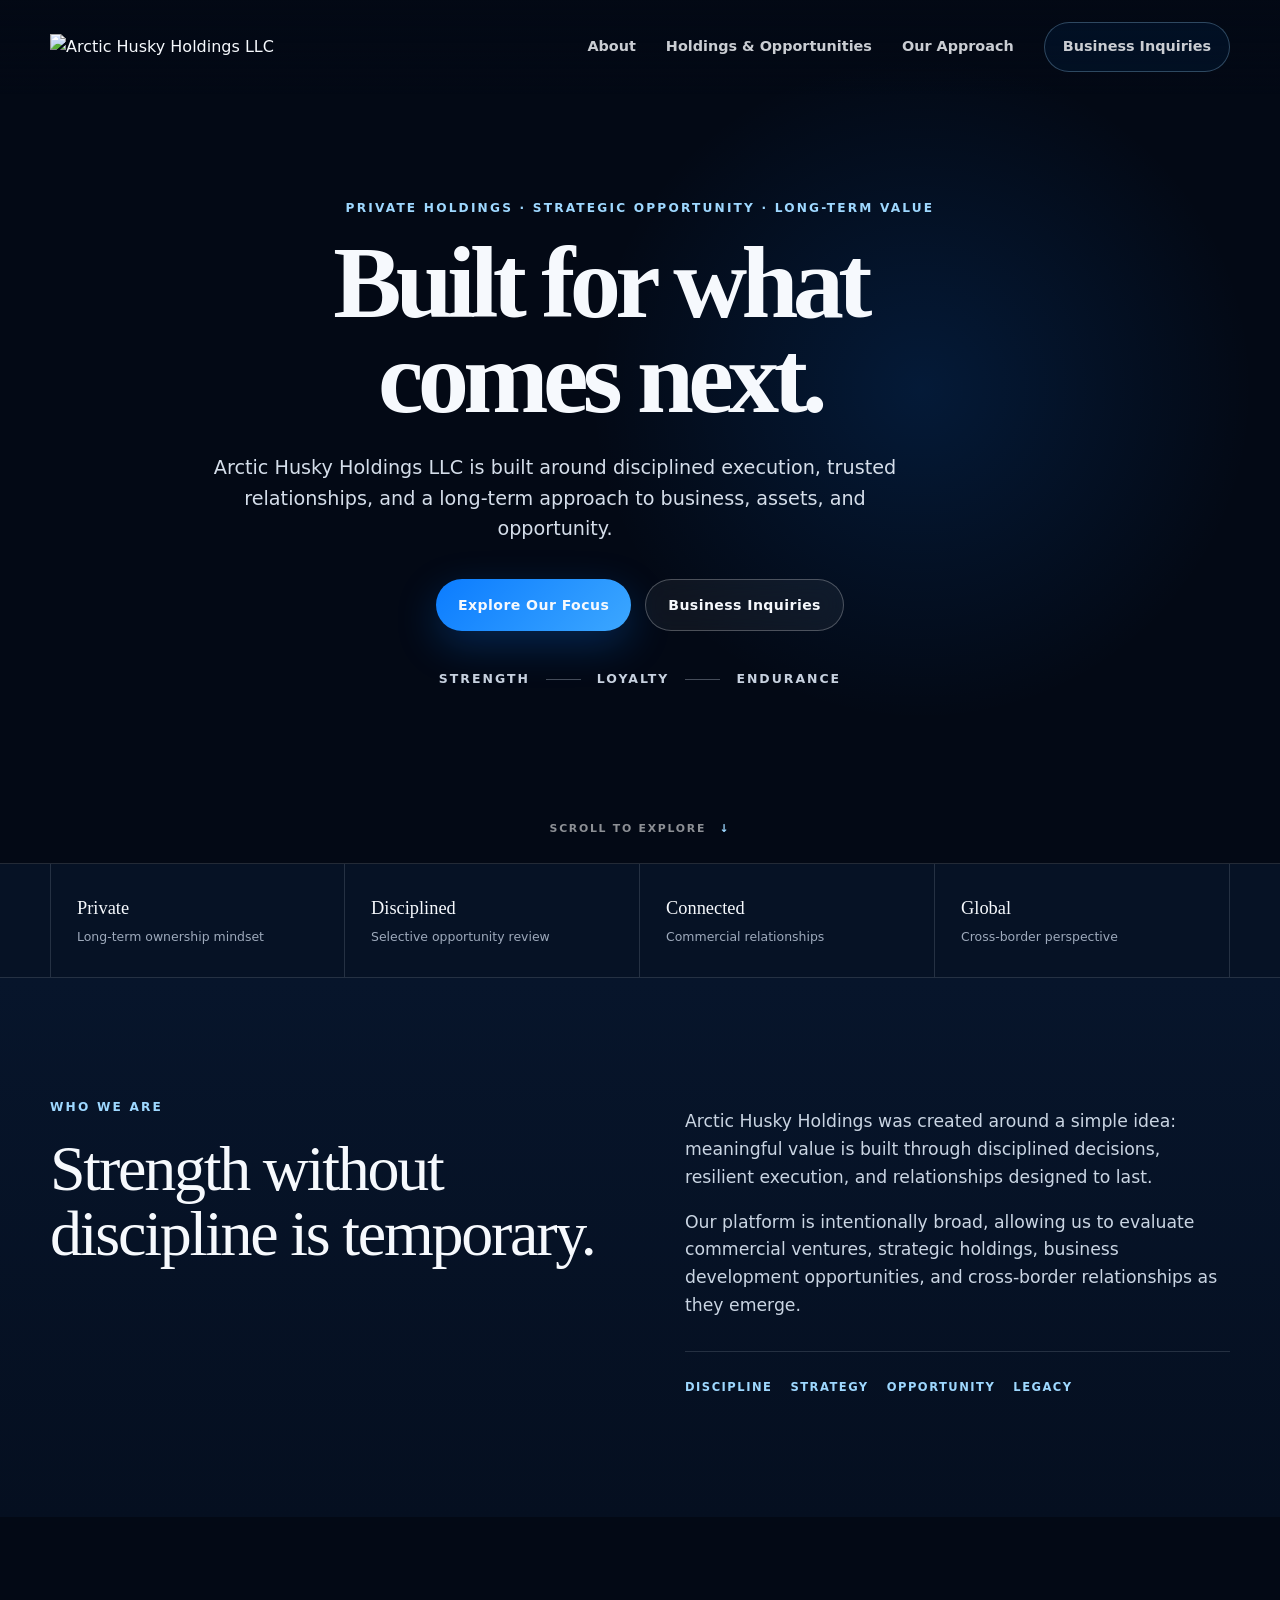
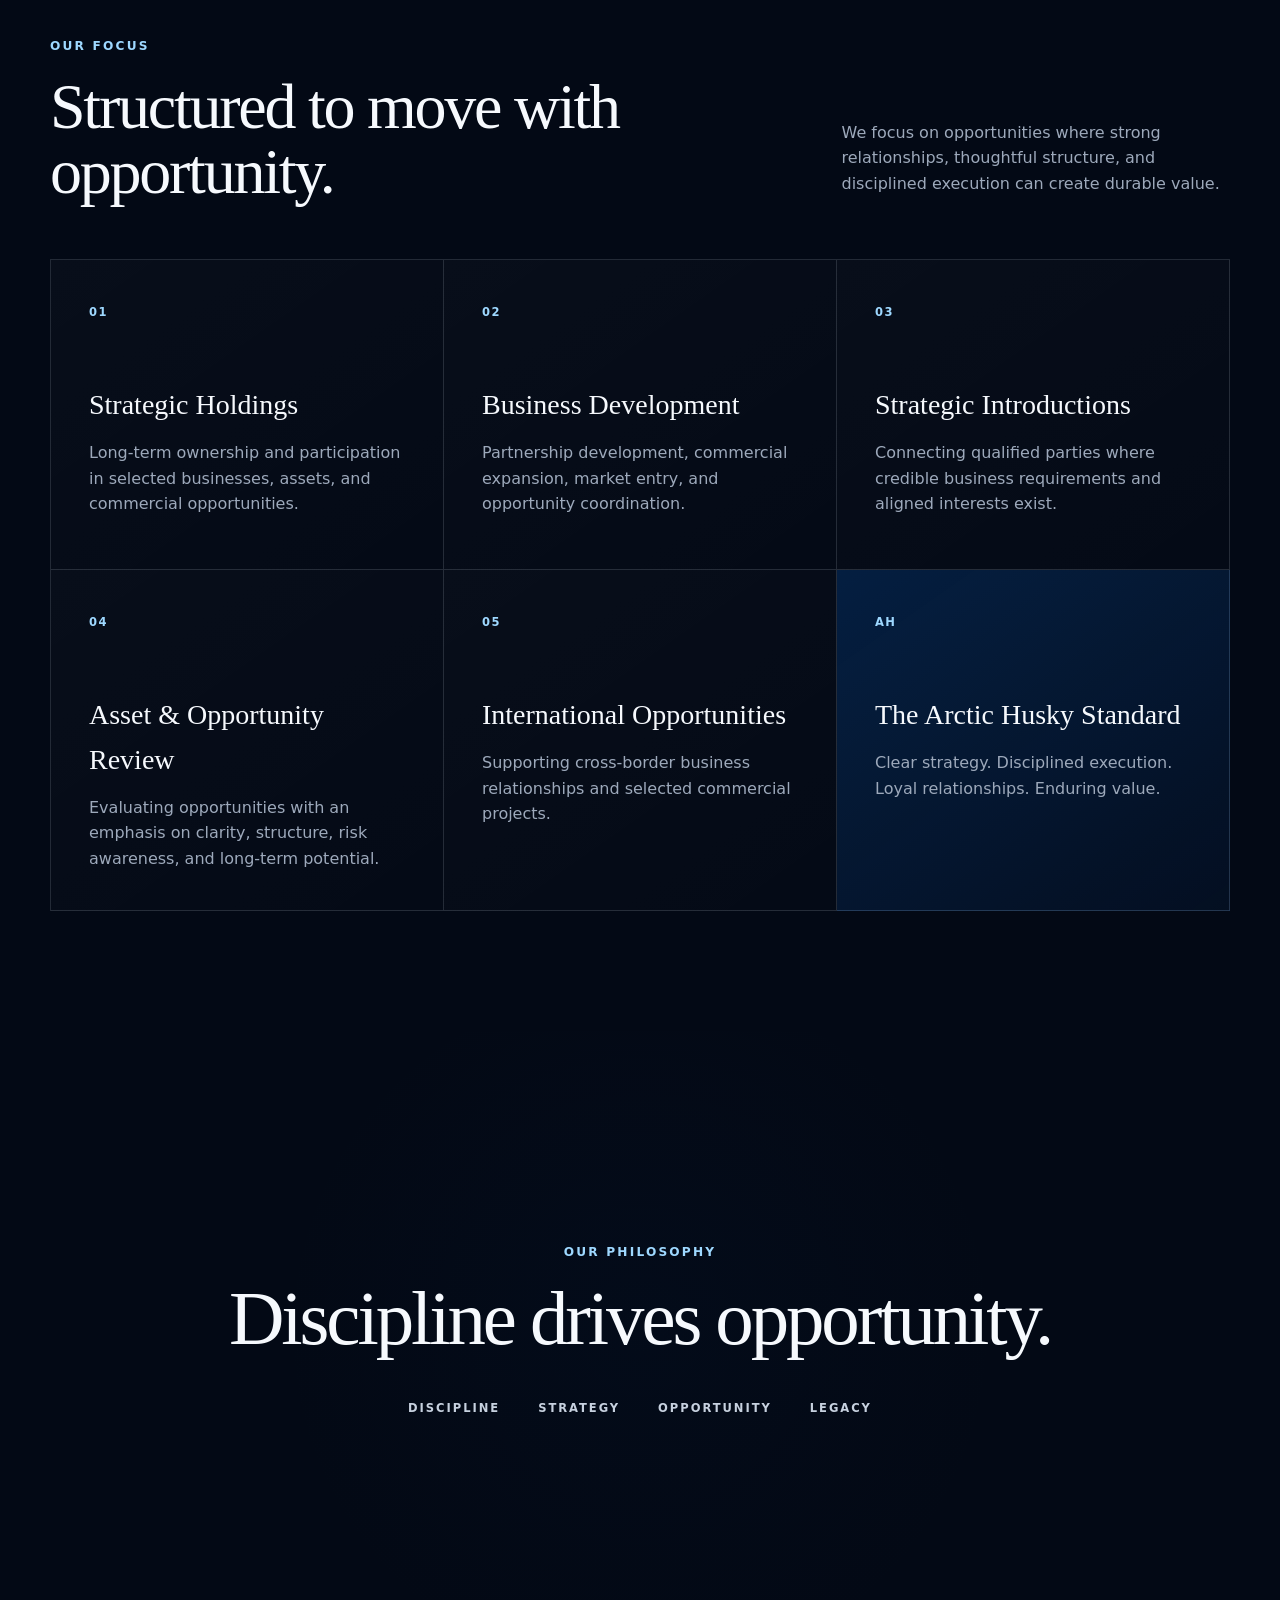
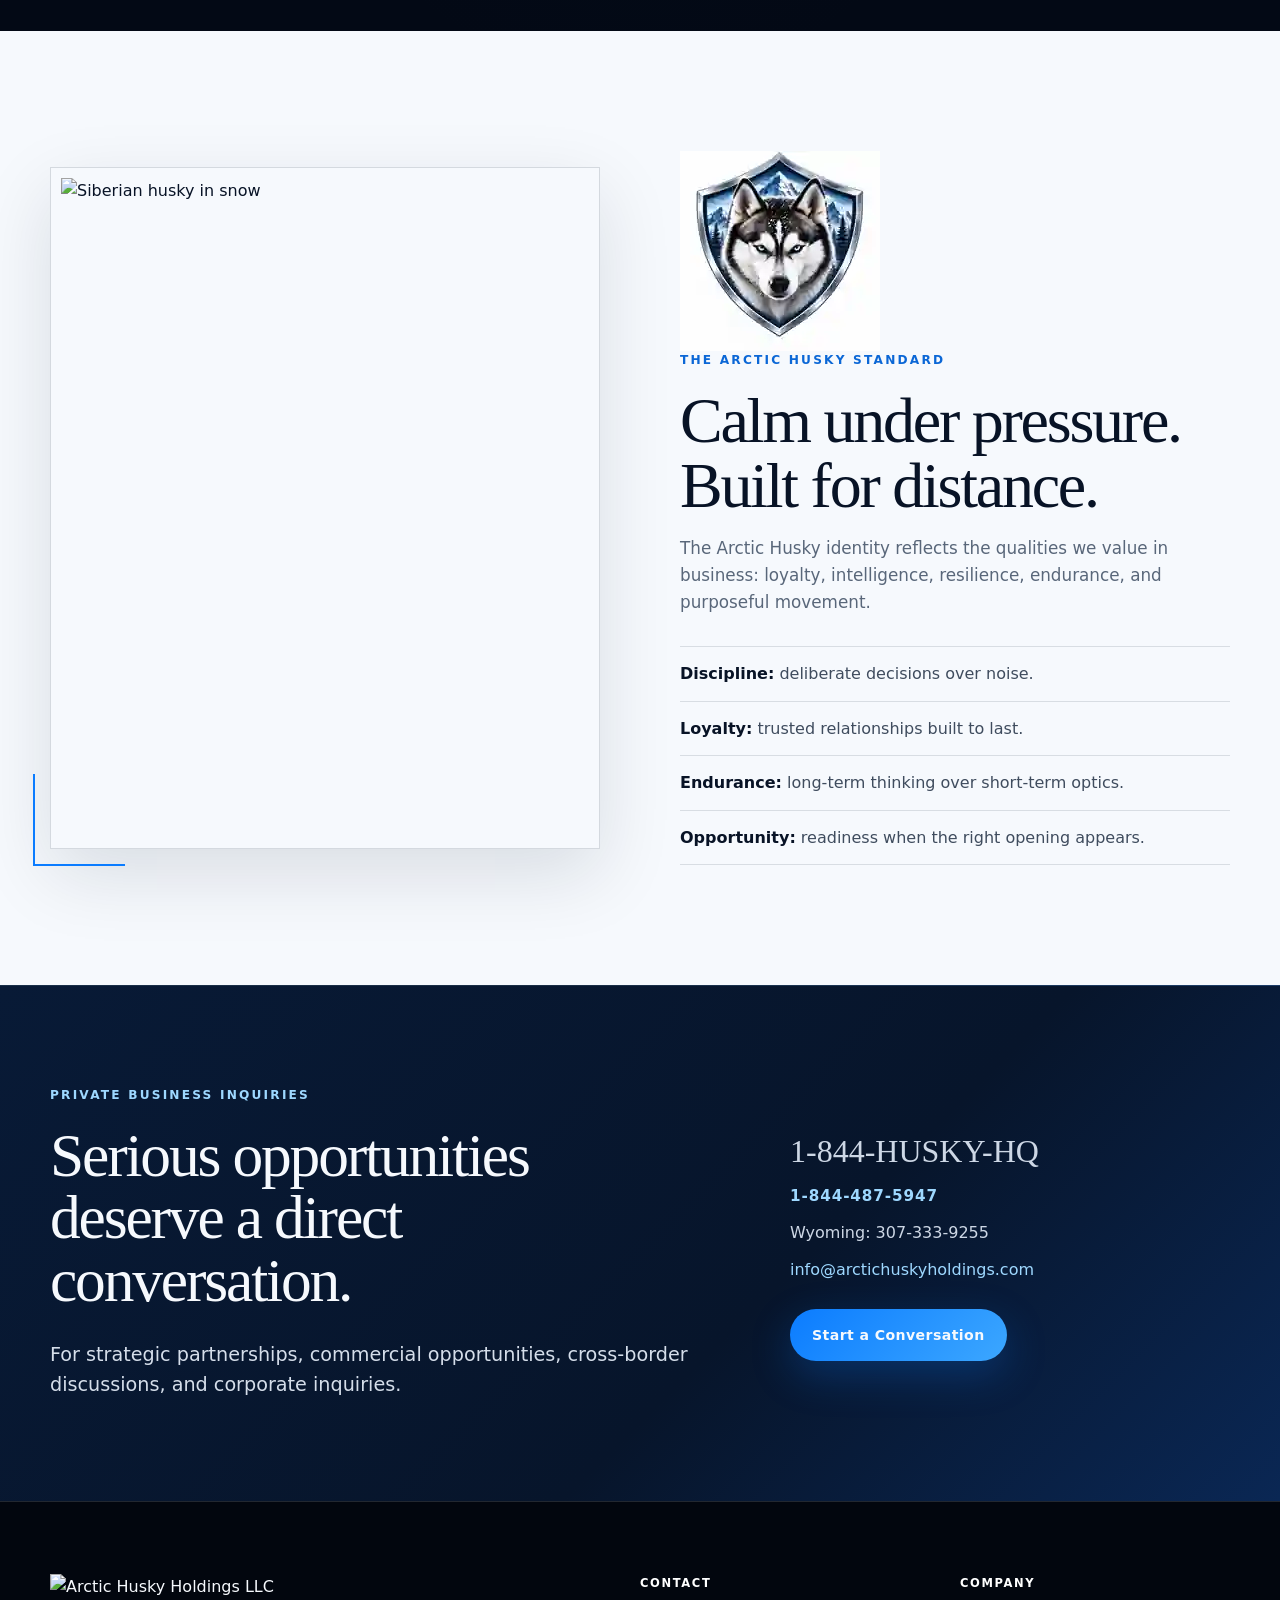
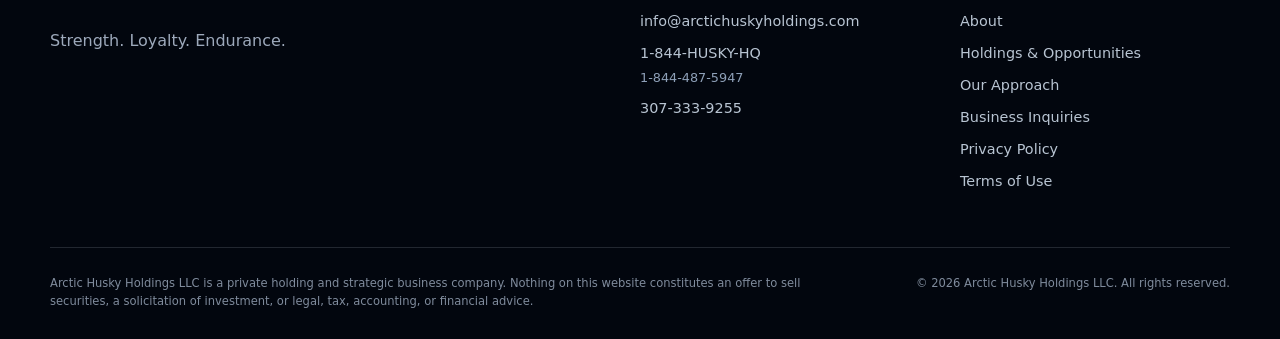
==== commit 53dd5223: "Use exact Arctic Husky logos throughout website" ====
--- a/index.html
+++ b/index.html
@@ -6,7 +6,8 @@
   <title>Arctic Husky Holdings LLC | Strength. Loyalty. Endurance.</title>
   <meta name="description" content="Arctic Husky Holdings LLC is a private holding and strategic business company focused on disciplined execution, trusted relationships, and long-term value.">
   <meta name="theme-color" content="#07152B">
-    <link rel="stylesheet" href="styles.css">
+    <link rel="icon" href="assets/hero-shield.webp" type="image/webp">
+  <link rel="stylesheet" href="styles.css">
   <meta property="og:type" content="website">
   <meta property="og:title" content="Arctic Husky Holdings LLC | Strength. Loyalty. Endurance.">
   <meta property="og:description" content="Private holdings. Strategic opportunity. Long-term value.">
@@ -14,12 +15,8 @@
 <body>
 <header class="site-header" id="top">
   <nav class="nav container">
-    <a class="brand brand-wordmark" href="#top" aria-label="Arctic Husky Holdings home">
-      <span class="brand-mark" aria-hidden="true">AH</span>
-      <span class="brand-type">
-        <strong>ARCTIC HUSKY</strong>
-        <small>HOLDINGS LLC</small>
-      </span>
+    <a class="brand brand-logo-link" href="#top" aria-label="Arctic Husky Holdings home">
+      <img class="brand-logo" src="assets/site-logo.webp" alt="Arctic Husky Holdings LLC">
     </a>
     <button class="nav-menu" aria-expanded="false" aria-controls="navLinks" aria-label="Open navigation">☰</button>
     <div class="nav-links" id="navLinks">
@@ -108,6 +105,7 @@
       <img src="https://images.unsplash.com/photo-1595781590027-7cc3affcff76?auto=format&fit=crop&w=1600&q=85" alt="Siberian husky in snow">
     </div>
     <div class="approach-copy">
+      <img class="standard-seal" src="assets/hero-shield.webp" alt="" aria-hidden="true">
       <p class="eyebrow">THE ARCTIC HUSKY STANDARD</p>
       <h2>Calm under pressure. Built for distance.</h2>
       <p class="muted">The Arctic Husky identity reflects the qualities we value in business: loyalty, intelligence, resilience, endurance, and purposeful movement.</p>
@@ -142,12 +140,8 @@
   <div class="container">
     <div class="footer-top">
       <div>
-        <div class="footer-brand brand-wordmark">
-          <span class="brand-mark" aria-hidden="true">AH</span>
-          <span class="brand-type">
-            <strong>ARCTIC HUSKY</strong>
-            <small>HOLDINGS LLC</small>
-          </span>
+        <div class="footer-brand">
+          <img class="footer-logo" src="assets/site-logo.webp" alt="Arctic Husky Holdings LLC">
         </div>
         <p class="muted">Strength. Loyalty. Endurance.</p>
       </div>
--- a/styles.css
+++ b/styles.css
@@ -182,6 +182,7 @@
 .contact-stack{display:flex;flex-direction:column;align-items:flex-start;gap:12px}
 .contact-stack a:not(.btn){color:#cdd7e5}
 .contact-stack .phone-main{font-family:Georgia,serif;font-size:2rem;color:#fff}
+.phone-number{color:var(--ice);font-size:.95rem;font-weight:750;letter-spacing:.06em;margin-top:-6px}
 .contact-stack .email{color:var(--ice)!important}
 .contact-stack .btn{margin-top:14px}
 .site-footer{padding:72px 0 28px;background:#02060e;border-top:1px solid var(--line)}
@@ -189,6 +190,7 @@
 
 .muted{color:var(--muted)}
 .footer-col{display:flex;flex-direction:column;gap:9px;color:#b8c4d2;font-size:.9rem}
+.footer-phone-number{color:#8ea0b8;font-size:.8rem;margin-top:-6px}
 .footer-title{margin-bottom:8px;color:#fff;font-size:.72rem;font-weight:900;letter-spacing:.14em;text-transform:uppercase}
 .footer-bottom{display:flex;justify-content:space-between;gap:50px;padding-top:26px;border-top:1px solid var(--line);color:#7f8b9c;font-size:.72rem}
 .disclaimer{max-width:760px}
